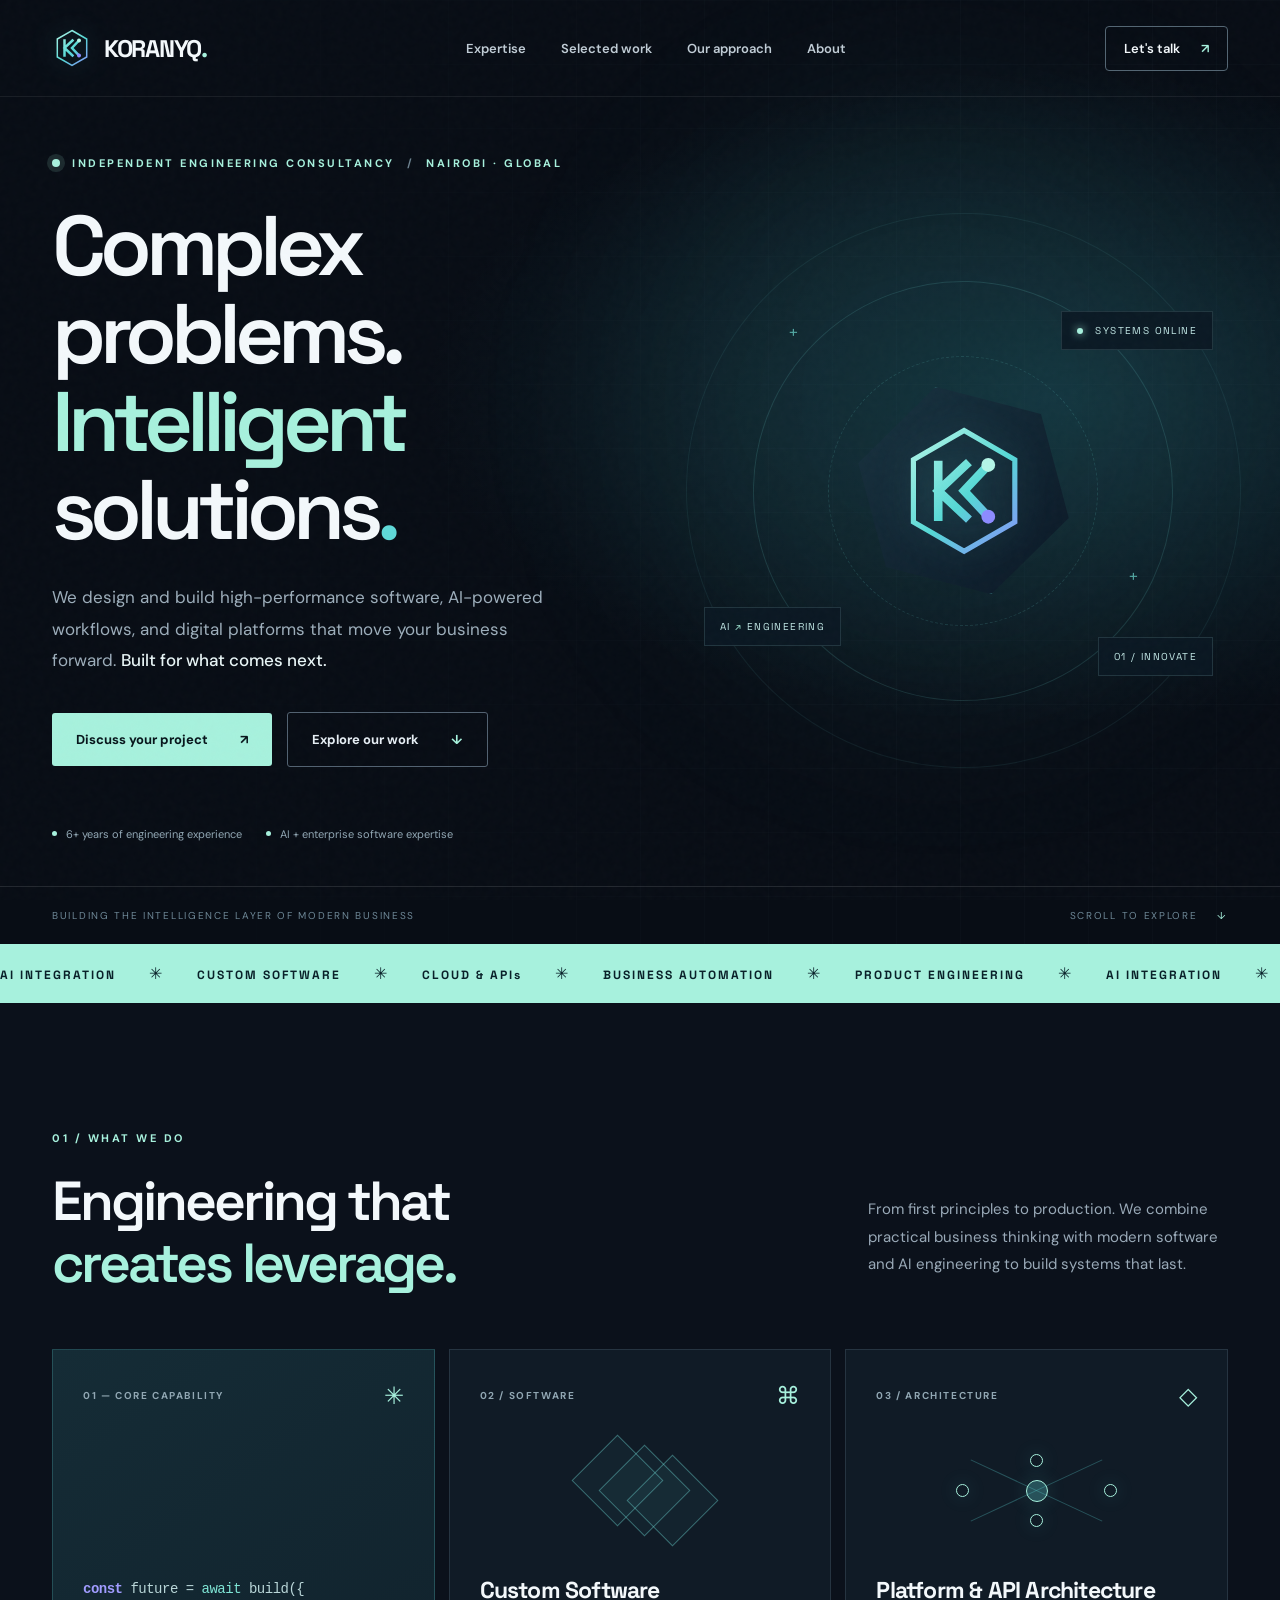
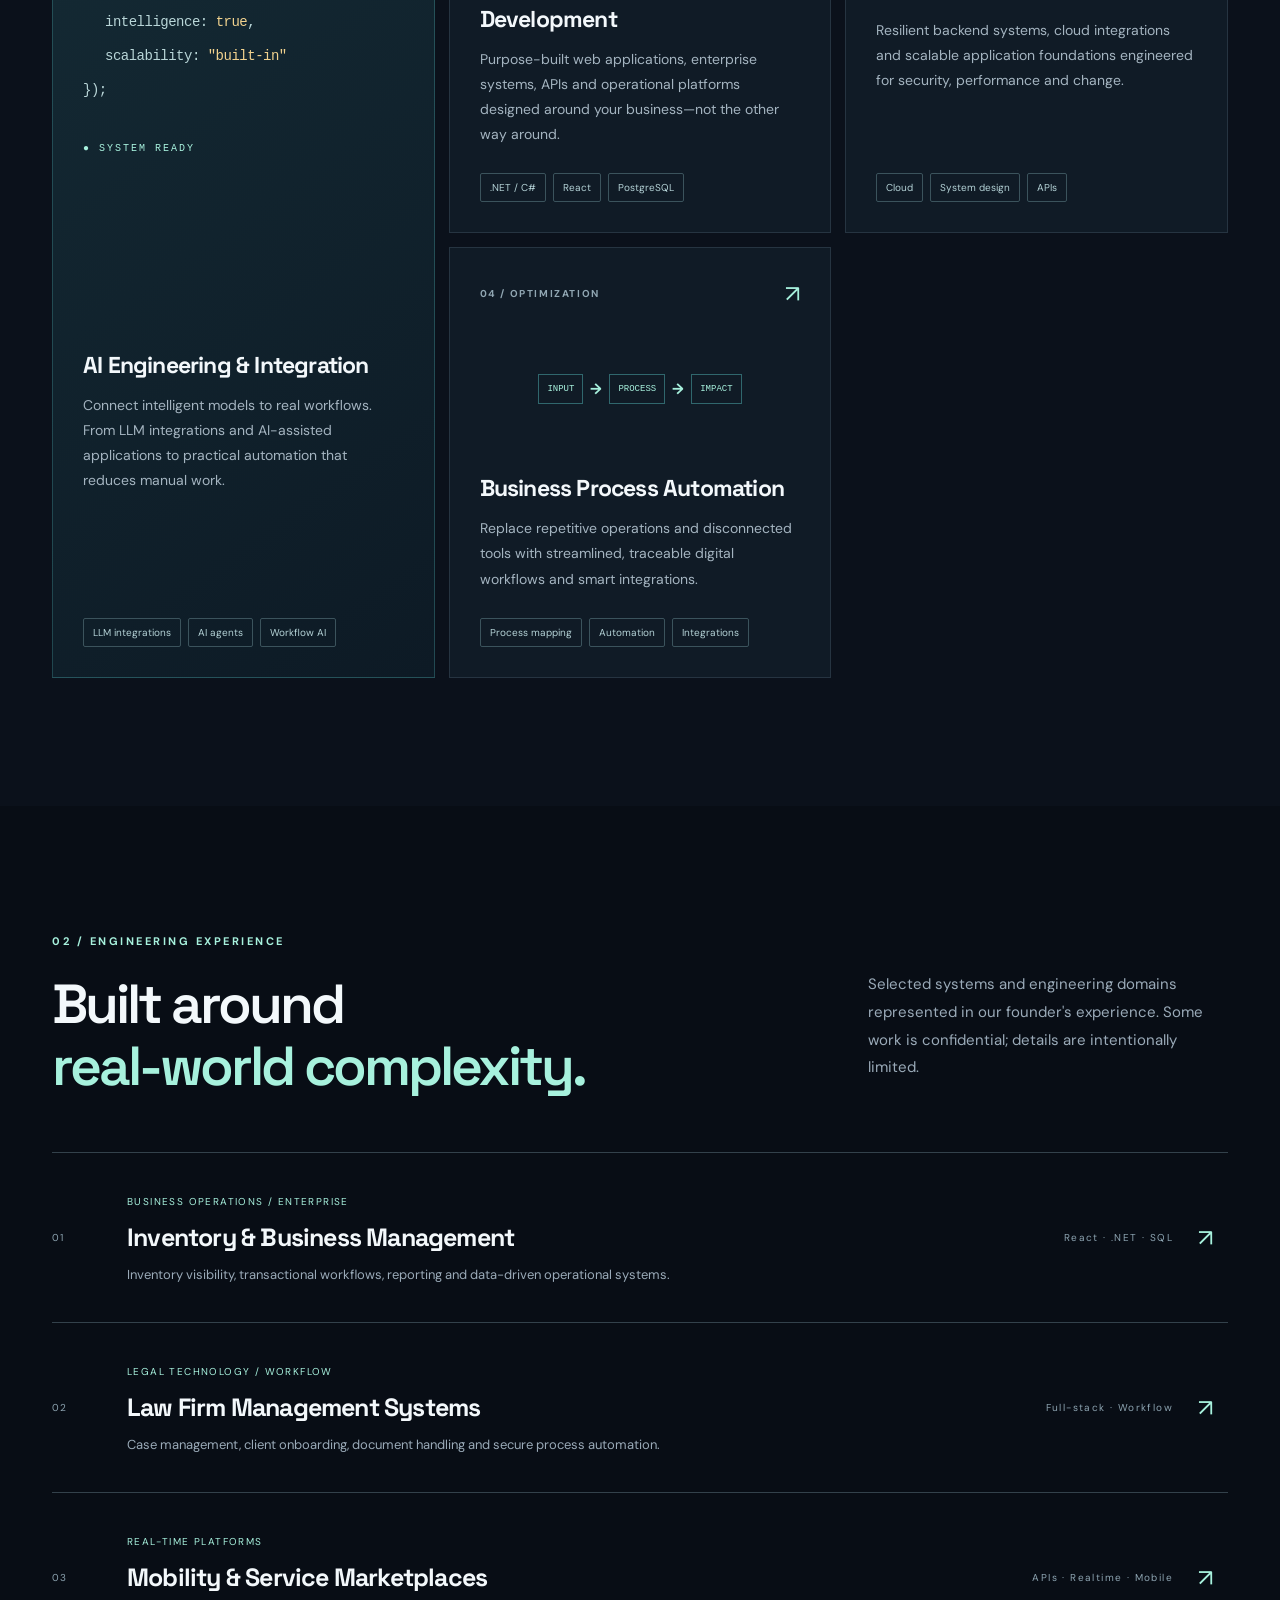
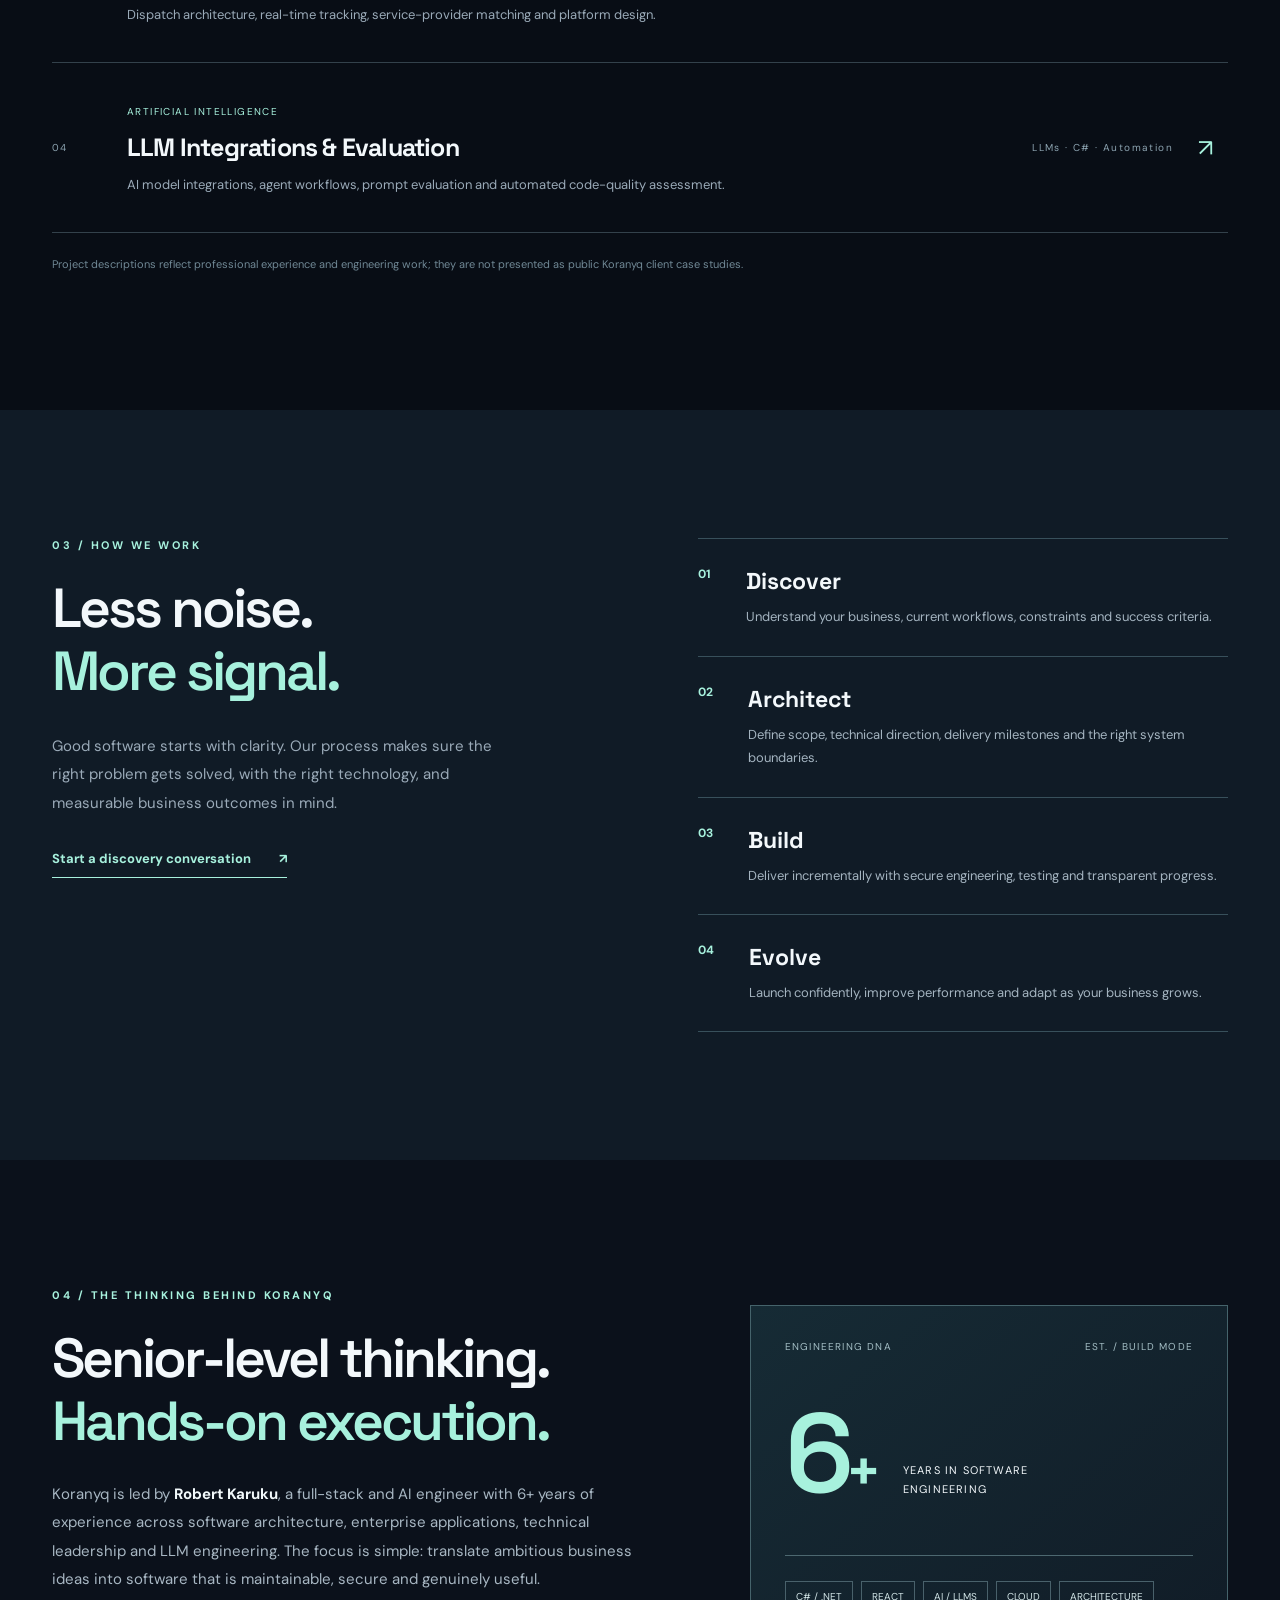
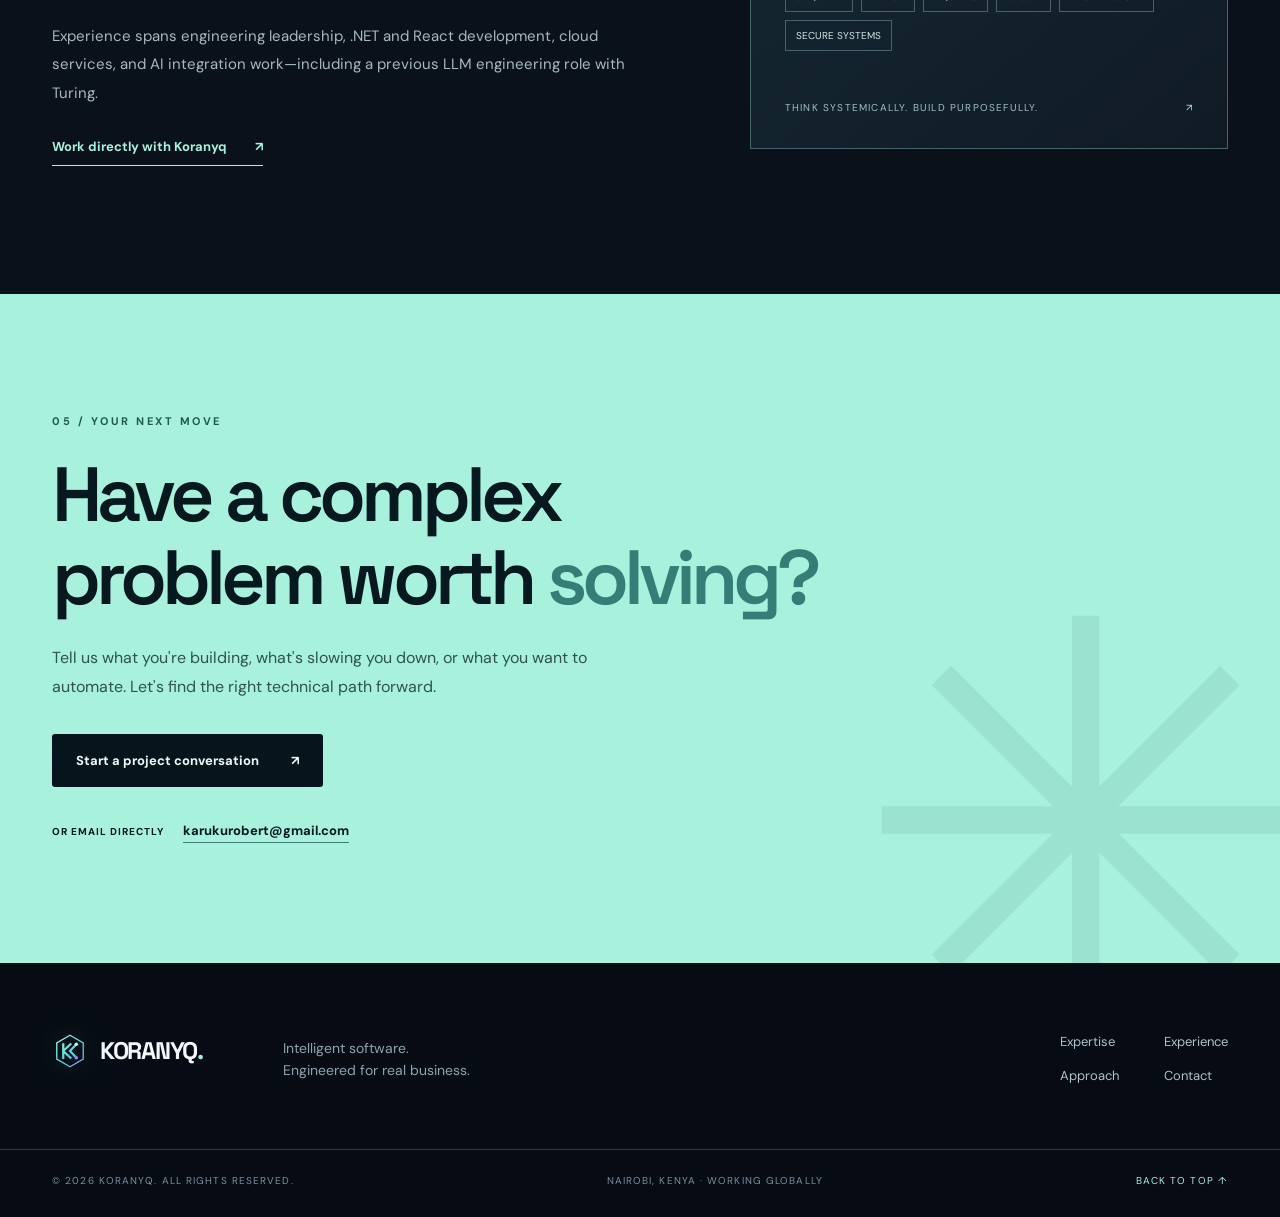
==== index.html @ 4ed65662 "initial commit" ====
<!doctype html>
<html lang="en">
<head>
<meta charset="UTF-8"><meta name="viewport" content="width=device-width,initial-scale=1"><meta name="theme-color" content="#070c14">
<title>Koranyq — AI & Software Engineering Consultancy</title>
<meta name="description" content="Koranyq builds intelligent software, scalable business platforms, AI integrations and automation systems. Enterprise-minded .NET, React and AI engineering, based in Kenya and working remotely.">
<meta property="og:type" content="website"><meta property="og:title" content="Koranyq — Intelligent software. Engineered for real business."><meta property="og:description" content="AI integration, custom software, scalable platforms and workflow automation built with engineering discipline."><meta property="og:image" content="assets/og-cover.svg">
<link rel="icon" href="assets/logo.svg" type="image/svg+xml"><link rel="preconnect" href="https://fonts.googleapis.com"><link rel="preconnect" href="https://fonts.gstatic.com" crossorigin><link href="https://fonts.googleapis.com/css2?family=DM+Sans:wght@400;500;600;700&family=Space+Grotesk:wght@400;500;600;700&display=swap" rel="stylesheet"><link rel="stylesheet" href="styles.css">
<script type="application/ld+json">{"@context":"https://schema.org","@type":"ProfessionalService","name":"Koranyq","description":"AI and custom software engineering consultancy","email":"karukurobert@gmail.com","areaServed":"Worldwide","founder":{"@type":"Person","name":"Robert Karuku"},"address":{"@type":"PostalAddress","addressLocality":"Nairobi","addressCountry":"KE"}}</script>
</head>
<body>
<a class="skip" href="#main">Skip to content</a>
<div class="noise" aria-hidden="true"></div>
<header class="site-header"><div class="wrap nav"><a class="brand" href="#top" aria-label="Koranyq home"><img src="assets/logo.svg" alt="" width="40" height="40"><span>KORANYQ<span class="brand-dot">.</span></span></a><nav id="nav" aria-label="Primary navigation"><a href="#services">Expertise</a><a href="#work">Selected work</a><a href="#approach">Our approach</a><a href="#about">About</a></nav><a class="nav-cta" href="mailto:karukurobert@gmail.com?subject=Koranyq%20%E2%80%94%20Project%20Consultation">Let's talk <span aria-hidden="true">↗</span></a><button class="menu-toggle" id="menuToggle" aria-expanded="false" aria-controls="nav" aria-label="Toggle navigation"><span></span><span></span><span></span></button></div></header>
<main id="main">
<section id="top" class="hero"><div class="hero-grid" aria-hidden="true"></div><div class="hero-glow" aria-hidden="true"></div><div class="wrap hero-layout"><div class="hero-copy"><div class="eyebrow"><span class="pulse"></span> INDEPENDENT ENGINEERING CONSULTANCY <span class="eyebrow-slash">/</span> NAIROBI · GLOBAL</div><h1>Complex problems.<br><em>Intelligent</em><br>solutions<span class="period">.</span></h1><p class="hero-description">We design and build high-performance software, AI-powered workflows, and digital platforms that move your business forward. <strong>Built for what comes next.</strong></p><div class="hero-actions"><a class="btn btn-primary" href="mailto:karukurobert@gmail.com?subject=Koranyq%20%E2%80%94%20Let%27s%20discuss%20a%20project">Discuss your project <span>↗</span></a><a class="btn btn-ghost" href="#work">Explore our work <span>↓</span></a></div><div class="hero-proof"><span><i></i> 6+ years of engineering experience</span><span><i></i> AI + enterprise software expertise</span></div></div><div class="hero-art" aria-label="Abstract visualization of connected intelligence"><div class="art-orbit orbit-1"></div><div class="art-orbit orbit-2"></div><div class="art-orbit orbit-3"></div><div class="art-cross cross-a">+</div><div class="art-cross cross-b">+</div><div class="art-core"><img src="assets/logo.svg" alt="Koranyq geometric K logo"></div><div class="floating-tag tag-a"><span class="tag-light"></span> SYSTEMS ONLINE</div><div class="floating-tag tag-b">AI <span>↗</span> ENGINEERING</div><div class="floating-tag tag-c">01 / INNOVATE</div></div></div><div class="wrap hero-bottom"><span>BUILDING THE INTELLIGENCE LAYER OF MODERN BUSINESS</span><span class="scroll-hint">SCROLL TO EXPLORE <span>↓</span></span></div></section>
<section class="ticker" aria-label="Technology specialties"><div class="ticker-track">AI INTEGRATION <b>✳</b> CUSTOM SOFTWARE <b>✳</b> CLOUD & APIs <b>✳</b> BUSINESS AUTOMATION <b>✳</b> PRODUCT ENGINEERING <b>✳</b> AI INTEGRATION <b>✳</b> CUSTOM SOFTWARE <b>✳</b> CLOUD & APIs <b>✳</b> BUSINESS AUTOMATION <b>✳</b> PRODUCT ENGINEERING <b>✳</b></div></section>
<section id="services" class="section services"><div class="wrap"><div class="section-intro"><div><p class="kicker">01 / WHAT WE DO</p><h2>Engineering that<br><span>creates leverage.</span></h2></div><p class="section-lead">From first principles to production. We combine practical business thinking with modern software and AI engineering to build systems that last.</p></div><div class="service-grid"><article class="service-card featured"><div class="service-top"><span class="service-number">01 — CORE CAPABILITY</span><span class="service-symbol">✳</span></div><div class="service-illustration" aria-hidden="true"><span class="code-line"><b>const</b> future = <i>await</i> build({</span><span class="code-line indent">intelligence: <strong>true</strong>,</span><span class="code-line indent">scalability: <strong>"built-in"</strong></span><span class="code-line">});</span><div class="code-status">● SYSTEM READY</div></div><h3>AI Engineering & Integration</h3><p>Connect intelligent models to real workflows. From LLM integrations and AI-assisted applications to practical automation that reduces manual work.</p><div class="chips"><span>LLM integrations</span><span>AI agents</span><span>Workflow AI</span></div></article><article class="service-card"><div class="service-top"><span class="service-number">02 / SOFTWARE</span><span class="service-symbol">⌘</span></div><div class="service-mini-art" aria-hidden="true"><span class="stack s1"></span><span class="stack s2"></span><span class="stack s3"></span></div><h3>Custom Software Development</h3><p>Purpose-built web applications, enterprise systems, APIs and operational platforms designed around your business—not the other way around.</p><div class="chips"><span>.NET / C#</span><span>React</span><span>PostgreSQL</span></div></article><article class="service-card"><div class="service-top"><span class="service-number">03 / ARCHITECTURE</span><span class="service-symbol">◇</span></div><div class="service-mini-art nodes" aria-hidden="true"><span></span><span></span><span></span><span></span><span></span></div><h3>Platform & API Architecture</h3><p>Resilient backend systems, cloud integrations and scalable application foundations engineered for security, performance and change.</p><div class="chips"><span>Cloud</span><span>System design</span><span>APIs</span></div></article><article class="service-card"><div class="service-top"><span class="service-number">04 / OPTIMIZATION</span><span class="service-symbol">↗</span></div><div class="service-mini-art automation-art" aria-hidden="true"><span>INPUT</span><b>→</b><span>PROCESS</span><b>→</b><span>IMPACT</span></div><h3>Business Process Automation</h3><p>Replace repetitive operations and disconnected tools with streamlined, traceable digital workflows and smart integrations.</p><div class="chips"><span>Process mapping</span><span>Automation</span><span>Integrations</span></div></article></div></div></section>
<section id="work" class="section work"><div class="wrap"><div class="section-intro"><div><p class="kicker">02 / ENGINEERING EXPERIENCE</p><h2>Built around<br><span>real-world complexity.</span></h2></div><p class="section-lead">Selected systems and engineering domains represented in our founder's experience. Some work is confidential; details are intentionally limited.</p></div><div class="work-list"><article class="work-item"><div class="work-index">01</div><div><span class="work-category">BUSINESS OPERATIONS / ENTERPRISE</span><h3>Inventory & Business Management</h3><p>Inventory visibility, transactional workflows, reporting and data-driven operational systems.</p></div><div class="work-tech">React · .NET · SQL</div><span class="work-arrow">↗</span></article><article class="work-item"><div class="work-index">02</div><div><span class="work-category">LEGAL TECHNOLOGY / WORKFLOW</span><h3>Law Firm Management Systems</h3><p>Case management, client onboarding, document handling and secure process automation.</p></div><div class="work-tech">Full-stack · Workflow</div><span class="work-arrow">↗</span></article><article class="work-item"><div class="work-index">03</div><div><span class="work-category">REAL-TIME PLATFORMS</span><h3>Mobility & Service Marketplaces</h3><p>Dispatch architecture, real-time tracking, service-provider matching and platform design.</p></div><div class="work-tech">APIs · Realtime · Mobile</div><span class="work-arrow">↗</span></article><article class="work-item"><div class="work-index">04</div><div><span class="work-category">ARTIFICIAL INTELLIGENCE</span><h3>LLM Integrations & Evaluation</h3><p>AI model integrations, agent workflows, prompt evaluation and automated code-quality assessment.</p></div><div class="work-tech">LLMs · C# · Automation</div><span class="work-arrow">↗</span></article></div><p class="work-note">Project descriptions reflect professional experience and engineering work; they are not presented as public Koranyq client case studies.</p></div></section>
<section id="approach" class="section approach"><div class="wrap approach-layout"><div class="approach-heading"><p class="kicker">03 / HOW WE WORK</p><h2>Less noise.<br><span>More signal.</span></h2><p>Good software starts with clarity. Our process makes sure the right problem gets solved, with the right technology, and measurable business outcomes in mind.</p><a class="inline-link" href="mailto:karukurobert@gmail.com?subject=Koranyq%20%E2%80%94%20Discovery%20Call">Start a discovery conversation <span>↗</span></a></div><div class="steps"><div class="step"><span>01</span><div><h3>Discover</h3><p>Understand your business, current workflows, constraints and success criteria.</p></div></div><div class="step"><span>02</span><div><h3>Architect</h3><p>Define scope, technical direction, delivery milestones and the right system boundaries.</p></div></div><div class="step"><span>03</span><div><h3>Build</h3><p>Deliver incrementally with secure engineering, testing and transparent progress.</p></div></div><div class="step"><span>04</span><div><h3>Evolve</h3><p>Launch confidently, improve performance and adapt as your business grows.</p></div></div></div></div></section>
<section id="about" class="section about"><div class="wrap about-layout"><div><p class="kicker">04 / THE THINKING BEHIND KORANYQ</p><h2>Senior-level thinking.<br><span>Hands-on execution.</span></h2><p class="about-copy">Koranyq is led by <strong>Robert Karuku</strong>, a full-stack and AI engineer with 6+ years of experience across software architecture, enterprise applications, technical leadership and LLM engineering. The focus is simple: translate ambitious business ideas into software that is maintainable, secure and genuinely useful.</p><p class="about-copy">Experience spans engineering leadership, .NET and React development, cloud services, and AI integration work—including a previous LLM engineering role with Turing.</p><a class="inline-link" href="mailto:karukurobert@gmail.com?subject=Koranyq%20%E2%80%94%20Introduction">Work directly with Koranyq <span>↗</span></a></div><div class="about-panel"><div class="panel-top"><span>ENGINEERING DNA</span><span>EST. / BUILD MODE</span></div><div class="panel-metric"><strong>6<span>+</span></strong><span>YEARS IN SOFTWARE<br>ENGINEERING</span></div><div class="panel-divider"></div><div class="panel-tags"><span>C# / .NET</span><span>REACT</span><span>AI / LLMS</span><span>CLOUD</span><span>ARCHITECTURE</span><span>SECURE SYSTEMS</span></div><div class="panel-footer">THINK SYSTEMICALLY. BUILD PURPOSEFULLY. <span>↗</span></div></div></div></section>
<section class="contact" id="contact"><div class="wrap contact-inner"><p class="kicker">05 / YOUR NEXT MOVE</p><h2>Have a complex<br>problem worth <em>solving?</em></h2><p>Tell us what you're building, what's slowing you down, or what you want to automate. Let's find the right technical path forward.</p><a class="btn btn-contact" href="mailto:karukurobert@gmail.com?subject=Koranyq%20%E2%80%94%20New%20Project%20Inquiry&body=Hello%20Koranyq%2C%0A%0ACompany%3A%20%0AProject%20overview%3A%20%0ATimeline%3A%20%0AEstimated%20budget%3A%20%0A%0A">Start a project conversation <span>↗</span></a><div class="contact-email">OR EMAIL DIRECTLY <a href="mailto:karukurobert@gmail.com">karukurobert@gmail.com</a></div></div></section>
</main><footer class="footer"><div class="wrap footer-main"><a class="brand" href="#top"><img src="assets/logo.svg" alt="" width="36" height="36"><span>KORANYQ<span class="brand-dot">.</span></span></a><p>Intelligent software.<br>Engineered for real business.</p><div class="footer-links"><a href="#services">Expertise</a><a href="#work">Experience</a><a href="#approach">Approach</a><a href="mailto:karukurobert@gmail.com">Contact</a></div></div><div class="wrap footer-bottom"><span>© <span id="year">2026</span> KORANYQ. ALL RIGHTS RESERVED.</span><span>NAIROBI, KENYA · WORKING GLOBALLY</span><a href="#top">BACK TO TOP ↑</a></div></footer>
<script src="script.js" defer></script>
</body></html>
---- styles.css ----
:root{--bg:#080d15;--surface:#0d1520;--line:#25313d;--muted:#9aaab8;--white:#f3f8fb;--mint:#a7f1dd;--cyan:#5fd9d8;--purple:#a19cff}*{box-sizing:border-box}html{scroll-behavior:smooth}body{margin:0;background:var(--bg);color:var(--white);font-family:'DM Sans',sans-serif;-webkit-font-smoothing:antialiased}a{color:inherit;text-decoration:none}button{font:inherit}::selection{background:var(--mint);color:#071019}.wrap{max-width:1280px;margin:auto;padding:0 52px}.noise{pointer-events:none;position:fixed;inset:0;z-index:20;opacity:.09;background-image:url("data:image/svg+xml,%3Csvg viewBox='0 0 160 160' xmlns='http://www.w3.org/2000/svg'%3E%3Cfilter id='n'%3E%3CfeTurbulence type='fractalNoise' baseFrequency='.85' numOctaves='3' stitchTiles='stitch'/%3E%3C/filter%3E%3Crect width='100%25' height='100%25' filter='url(%23n)' opacity='.22'/%3E%3C/svg%3E")}.skip{position:absolute;left:-9999px}.skip:focus{left:20px;top:20px;z-index:100;background:white;color:black;padding:10px}.site-header{position:absolute;z-index:30;top:0;left:0;width:100%;border-bottom:1px solid #ffffff12}.nav{height:96px;display:flex;align-items:center;gap:40px}.brand{display:flex;align-items:center;gap:12px;font-family:'Space Grotesk',sans-serif;font-size:24px;letter-spacing:-1.3px;font-weight:700}.brand img{filter:drop-shadow(0 0 15px #5fd9d83d)}.brand-dot{color:var(--mint)}nav{display:flex;gap:35px;margin:auto}nav a,.nav-cta{font-size:13px;font-weight:600;color:#c0ccd5;transition:color .2s}nav a:hover,.nav-cta:hover{color:var(--mint)}.nav-cta{border:1px solid #546673;padding:13px 18px;border-radius:4px;color:var(--white);white-space:nowrap}.nav-cta span{margin-left:18px;color:var(--mint)}.menu-toggle{display:none}.hero{min-height:830px;position:relative;overflow:hidden;padding-top:96px;background:radial-gradient(ellipse at 82% 42%,#112c36 0%,transparent 42%),#080d15}.hero-grid{position:absolute;inset:0;opacity:.34;background-image:linear-gradient(#48616a24 1px,transparent 1px),linear-gradient(90deg,#48616a24 1px,transparent 1px);background-size:64px 64px;mask-image:linear-gradient(90deg,transparent 3%,black 65%)}.hero-glow{position:absolute;width:600px;height:600px;right:3%;top:11%;background:#45c8be12;filter:blur(90px);border-radius:50%}.hero-layout{min-height:646px;display:grid;grid-template-columns:1.1fr .9fr;align-items:center;position:relative}.hero-copy{z-index:2;padding:60px 0 45px}.eyebrow,.kicker{font-size:11px;font-weight:700;letter-spacing:2.5px;color:var(--mint)}.eyebrow{display:flex;align-items:center;gap:12px;white-space:nowrap}.pulse{width:8px;height:8px;background:var(--mint);border-radius:50%;box-shadow:0 0 0 5px #a7f1dd20}.eyebrow-slash{color:#6d8290}.hero h1,h2,h3{font-family:'Space Grotesk',sans-serif}.hero h1{font-size:clamp(65px,6.6vw,103px);line-height:1.04;letter-spacing:-6px;margin:33px 0 28px;font-weight:600}.hero h1 em,.contact h2 em{font-style:normal;color:var(--mint)}.period{color:var(--cyan)}.hero-description{max-width:520px;font-size:17px;line-height:1.85;color:#9daebb}.hero-description strong{font-weight:500;color:#e8f5f6}.hero-actions{display:flex;align-items:center;gap:15px;margin-top:35px}.btn{display:inline-flex;align-items:center;justify-content:space-between;gap:32px;padding:18px 24px;border-radius:3px;font-weight:700;font-size:13px;transition:transform .2s,background .2s}.btn:hover{transform:translateY(-3px)}.btn-primary{background:var(--mint);color:#07151b}.btn-primary:hover{background:#c9fff0}.btn-ghost{border:1px solid #526271;color:#e6eef4}.btn-ghost span{color:var(--mint)}.hero-proof{display:flex;gap:24px;margin-top:60px;flex-wrap:wrap}.hero-proof span{font-size:11px;color:#91a7b4;display:flex;gap:9px;align-items:center}.hero-proof i{height:5px;width:5px;border-radius:50%;background:var(--mint)}.hero-art{height:570px;position:relative;display:flex;align-items:center;justify-content:center}.art-orbit{position:absolute;border:1px solid #6fdcd527;border-radius:50%;transform:rotate(-20deg)}.orbit-1{width:270px;height:270px;border-style:dashed;animation:rotate 60s linear infinite}.orbit-2{width:420px;height:420px;border-color:#76e1dd25}.orbit-3{width:555px;height:555px;border-color:#76e1dd13}.art-core{width:215px;height:215px;border:1px solid #5fd9d855;display:grid;place-items:center;transform:rotate(-15deg);background:linear-gradient(145deg,#1a3442c9,#0b1826);box-shadow:0 0 100px #5fd9d81c,0 0 0 26px #70dfd70a;clip-path:polygon(50% 0,94% 25%,94% 75%,50% 100%,6% 75%,6% 25%)}.art-core img{width:138px;transform:rotate(15deg);filter:drop-shadow(0 0 18px #5fd9d83d)}.floating-tag{position:absolute;font-family:'Space Grotesk',sans-serif;font-size:10px;letter-spacing:1.4px;border:1px solid #4a69715e;padding:12px 15px;color:#c1e7e5;background:#0c1924e8;backdrop-filter:blur(10px)}.tag-a{top:105px;right:15px}.tag-b{left:5px;bottom:130px}.tag-b span{color:var(--mint)}.tag-c{right:15px;bottom:100px}.tag-light{display:inline-block;background:var(--mint);height:6px;width:6px;border-radius:50%;margin-right:8px;box-shadow:0 0 8px var(--mint)}.art-cross{position:absolute;color:#6eddd3;opacity:.7}.cross-a{top:115px;left:90px}.cross-b{right:90px;bottom:190px}.hero-bottom{position:relative;display:flex;justify-content:space-between;align-items:center;padding-top:22px;padding-bottom:22px;border-top:1px solid #ffffff1c;font-size:10px;letter-spacing:1.7px;color:#6e8897}.scroll-hint span{color:var(--mint);margin-left:15px}.ticker{overflow:hidden;background:var(--mint);color:#092129;padding:19px 0}.ticker-track{white-space:nowrap;font-family:'Space Grotesk',sans-serif;font-size:12px;font-weight:700;letter-spacing:2px;width:max-content;animation:marquee 40s linear infinite}.ticker-track b{font-size:16px;padding:0 28px;font-weight:400}@keyframes marquee{to{transform:translateX(-50%)}}@keyframes rotate{to{transform:rotate(340deg)}}.section{padding:128px 0}.section-intro{display:flex;justify-content:space-between;align-items:end;gap:70px;margin-bottom:55px}.kicker{margin:0 0 25px}.section h2{font-size:clamp(42px,4.3vw,68px);line-height:1.13;letter-spacing:-3px;margin:0;font-weight:600}.section h2 span{color:var(--mint)}.section-lead{max-width:360px;color:var(--muted);line-height:1.85;font-size:15px}.services{background:#0b111b}.service-grid{display:grid;grid-template-columns:repeat(3,1fr);gap:14px}.service-card{min-height:370px;padding:30px;background:#101b26;border:1px solid #263441;display:flex;flex-direction:column;transition:transform .25s,border-color .25s}.service-card:hover{transform:translateY(-5px);border-color:#5fd9d877}.service-card.featured{grid-row:span 2;min-height:754px;background:linear-gradient(145deg,#152c36,#0d1a25);border-color:#5fd9d83b}.service-top{display:flex;justify-content:space-between;align-items:center}.service-number{font-size:10px;letter-spacing:1.6px;color:#91a7b3;font-weight:700}.service-symbol{font-size:24px;color:var(--mint)}.service-card h3{font-size:23px;letter-spacing:-.8px;line-height:1.25;margin:28px 0 13px}.service-card p{font-size:14px;line-height:1.8;color:#a4b4c0;margin:0 0 26px}.chips{display:flex;flex-wrap:wrap;gap:7px;margin-top:auto}.chips span{font-size:10px;color:#b4d2d6;border:1px solid #3b535c;padding:7px 9px;border-radius:2px}.service-illustration{margin:auto 0;min-height:315px;display:flex;flex-direction:column;justify-content:center;font:14px/2.4 monospace;color:#b9d6d8;letter-spacing:-.5px}.code-line b{color:#a19cff}.code-line i{font-style:normal;color:#7fe5d5}.code-line strong{color:#f1d28e;font-weight:400}.code-line.indent{padding-left:22px}.code-status{font-size:10px;letter-spacing:2px;color:var(--mint);margin-top:30px}.service-mini-art{height:105px;margin:27px 0 5px;display:flex;align-items:center;justify-content:center;position:relative}.stack{width:65px;height:65px;border:1px solid #71dcd866;transform:rotate(45deg);position:absolute;background:#5fd9d80a}.s1{margin-left:-45px;margin-top:-20px}.s2{margin-left:10px;margin-top:0}.s3{margin-left:65px;margin-top:20px}.nodes span{height:13px;width:13px;border:1px solid var(--mint);border-radius:50%;position:absolute;box-shadow:0 0 20px #5fd9d82a}.nodes:before,.nodes:after{content:'';position:absolute;width:145px;height:1px;background:#5fd9d84b;transform:rotate(25deg)}.nodes:after{transform:rotate(-25deg)}.nodes span:nth-child(1){left:25%}.nodes span:nth-child(2){right:25%}.nodes span:nth-child(3){top:15%}.nodes span:nth-child(4){bottom:15%}.nodes span:nth-child(5){height:22px;width:22px;background:#5fd9d84a}.automation-art{gap:7px}.automation-art span{border:1px solid #5fd9d866;padding:9px 8px;font:9px monospace;color:var(--mint)}.automation-art b{font-size:15px;color:var(--mint)}.work{background:#080d15}.work-list{border-top:1px solid #33414b}.work-item{display:grid;grid-template-columns:50px 1fr 190px 30px;gap:25px;align-items:center;padding:36px 0;border-bottom:1px solid #33414b;transition:padding .2s}.work-item:hover{padding-left:10px}.work-index,.work-category,.work-tech{font-size:10px;letter-spacing:1.4px;color:#8da4b1}.work-category{color:var(--mint)}.work-item h3{font-size:25px;letter-spacing:-.8px;margin:11px 0}.work-item p{font-size:13px;line-height:1.7;color:var(--muted);margin:0}.work-tech{text-align:right;line-height:1.7}.work-arrow{color:var(--mint);font-size:24px}.work-note{font-size:11px;color:#708895;margin-top:24px}.approach{background:#101b26}.approach-layout{display:grid;grid-template-columns:1fr 1fr;gap:115px}.approach-heading>p:not(.kicker){font-size:15px;color:var(--muted);line-height:1.9;max-width:460px;margin:30px 0}.inline-link{display:inline-block;border-bottom:1px solid var(--mint);padding-bottom:10px;color:var(--mint);font-weight:700;font-size:13px}.inline-link span{margin-left:25px}.steps{border-top:1px solid #38505b}.step{display:flex;gap:35px;border-bottom:1px solid #38505b;padding:27px 0}.step>span{color:var(--mint);font-size:12px;font-weight:700}.step h3{font-size:23px;margin:0 0 9px}.step p{color:#a4b4c0;font-size:13px;line-height:1.8;margin:0}.about{background:#0b111b}.about-layout{display:grid;grid-template-columns:1fr .8fr;gap:100px;align-items:center}.about-copy{color:#a8b7c3;line-height:1.9;font-size:15px;margin:28px 0}.about-copy strong{color:#f2f9fb}.about-panel{padding:34px;background:linear-gradient(140deg,#162b35,#101a25);border:1px solid #45636b;min-height:390px}.panel-top,.panel-footer{display:flex;justify-content:space-between;font-size:10px;letter-spacing:1.2px;color:#a4bec5}.panel-metric{display:flex;align-items:end;gap:30px;margin:45px 0}.panel-metric strong{font:600 112px/1 'Space Grotesk',sans-serif;letter-spacing:-9px;color:var(--mint)}.panel-metric strong span{font-size:60px}.panel-metric>span{font-size:11px;line-height:1.7;letter-spacing:1.2px;padding-bottom:12px}.panel-divider{height:1px;background:#4d6870}.panel-tags{display:flex;gap:8px;flex-wrap:wrap;margin:25px 0 50px}.panel-tags span{border:1px solid #49616b;padding:8px 10px;font-size:10px;color:#d1e4e6}.panel-footer span{color:var(--mint)}.contact{background:var(--mint);color:#07181e;padding:120px 0;position:relative;overflow:hidden}.contact:after{content:'✳';position:absolute;right:-40px;bottom:-150px;font-size:560px;line-height:1;color:#0a343012;pointer-events:none}.contact-inner{position:relative;z-index:1}.contact .kicker{color:#225951}.contact h2{font:600 clamp(52px,6vw,90px)/1.08 'Space Grotesk',sans-serif;letter-spacing:-5px;margin:0}.contact h2 em{color:#347e77}.contact p:not(.kicker){max-width:560px;font-size:16px;line-height:1.8;color:#30534f;margin:25px 0 32px}.btn-contact{background:#08141c;color:#eafcf7}.btn-contact:hover{background:#1b3440}.contact-email{margin-top:35px;font-size:10px;font-weight:700;letter-spacing:1px}.contact-email a{display:inline-block;margin-left:16px;font-size:13px;letter-spacing:0;border-bottom:1px solid #3e7d75;padding-bottom:3px}.footer{background:#070c14}.footer-main{padding-top:70px;padding-bottom:65px;display:flex;align-items:start;gap:80px}.footer-main>p{color:#8ea3af;font-size:14px;line-height:1.6;margin:4px auto 0 0}.footer-links{display:grid;grid-template-columns:repeat(2,1fr);gap:17px 40px;font-size:13px;color:#afc1cb}.footer-links a:hover{color:var(--mint)}.footer-bottom{border-top:1px solid #2b3b46;padding-top:24px;padding-bottom:30px;display:flex;justify-content:space-between;gap:20px;color:#79909d;font-size:10px;letter-spacing:1.1px}.footer-bottom a{color:var(--mint)}.reveal{opacity:0;transform:translateY(18px);transition:opacity .65s ease,transform .65s ease}.reveal.visible{opacity:1;transform:translateY(0)}@media(max-width:1100px){.wrap{padding:0 32px}.nav{gap:22px}nav{gap:19px}.hero h1{font-size:72px}.hero-art{transform:scale(.82)}.service-grid{grid-template-columns:repeat(2,1fr)}.service-card.featured{grid-row:span 2}.about-layout,.approach-layout{gap:55px}}@media(max-width:760px){.wrap{padding:0 22px}.nav{height:75px}.brand{font-size:21px}.brand img{width:34px;height:34px}.nav-cta{margin-left:auto;padding:10px 12px;font-size:11px}.nav-cta span{margin-left:6px}.menu-toggle{display:flex;flex-direction:column;gap:5px;border:0;background:none;padding:10px}.menu-toggle span{width:21px;height:2px;background:#d6e7e8}nav{display:none;position:absolute;top:75px;left:0;right:0;background:#0c1721;padding:25px;flex-direction:column;border-bottom:1px solid #32434d}nav.open{display:flex}.hero{padding-top:75px;min-height:0}.hero-layout{display:flex;flex-direction:column;align-items:stretch;min-height:0}.hero-copy{padding:75px 0 0}.eyebrow{font-size:9px;letter-spacing:1px;flex-wrap:wrap}.hero h1{font-size:clamp(52px,11vw,78px);letter-spacing:-3px;margin:25px 0}.hero-description{font-size:15px}.hero-actions{flex-wrap:wrap}.btn{padding:16px 18px}.hero-proof{margin-top:32px;gap:12px}.hero-art{height:390px;transform:scale(.7);margin:-20px -30px}.hero-bottom{font-size:9px;line-height:1.6}.hero-bottom>span:first-child{max-width:190px}.ticker{padding:14px 0}.section{padding:80px 0}.section-intro{display:block;margin-bottom:36px}.section h2{font-size:clamp(39px,8vw,58px);letter-spacing:-2px}.section-lead{max-width:100%;margin-top:25px}.service-grid{grid-template-columns:1fr}.service-card,.service-card.featured{min-height:320px}.service-card.featured{min-height:590px;grid-row:auto}.service-illustration{min-height:235px}.work-item{grid-template-columns:25px 1fr 18px;gap:12px;padding:26px 0}.work-item h3{font-size:20px}.work-tech{display:none}.work-arrow{font-size:18px}.approach-layout,.about-layout{grid-template-columns:1fr;gap:50px}.about-panel{min-height:0}.contact{padding:85px 0}.contact h2{font-size:clamp(45px,9vw,65px);letter-spacing:-3px}.contact-email a{display:block;margin:12px 0}.footer-main{display:block;padding:55px 22px}.footer-main>p{margin:20px 0 30px}.footer-links{max-width:280px}.footer-bottom{flex-wrap:wrap;font-size:9px;line-height:1.6}}@media(prefers-reduced-motion:reduce){html{scroll-behavior:auto}*,*:before,*:after{animation-duration:.01ms!important;transition-duration:.01ms!important}.reveal{opacity:1;transform:none}}
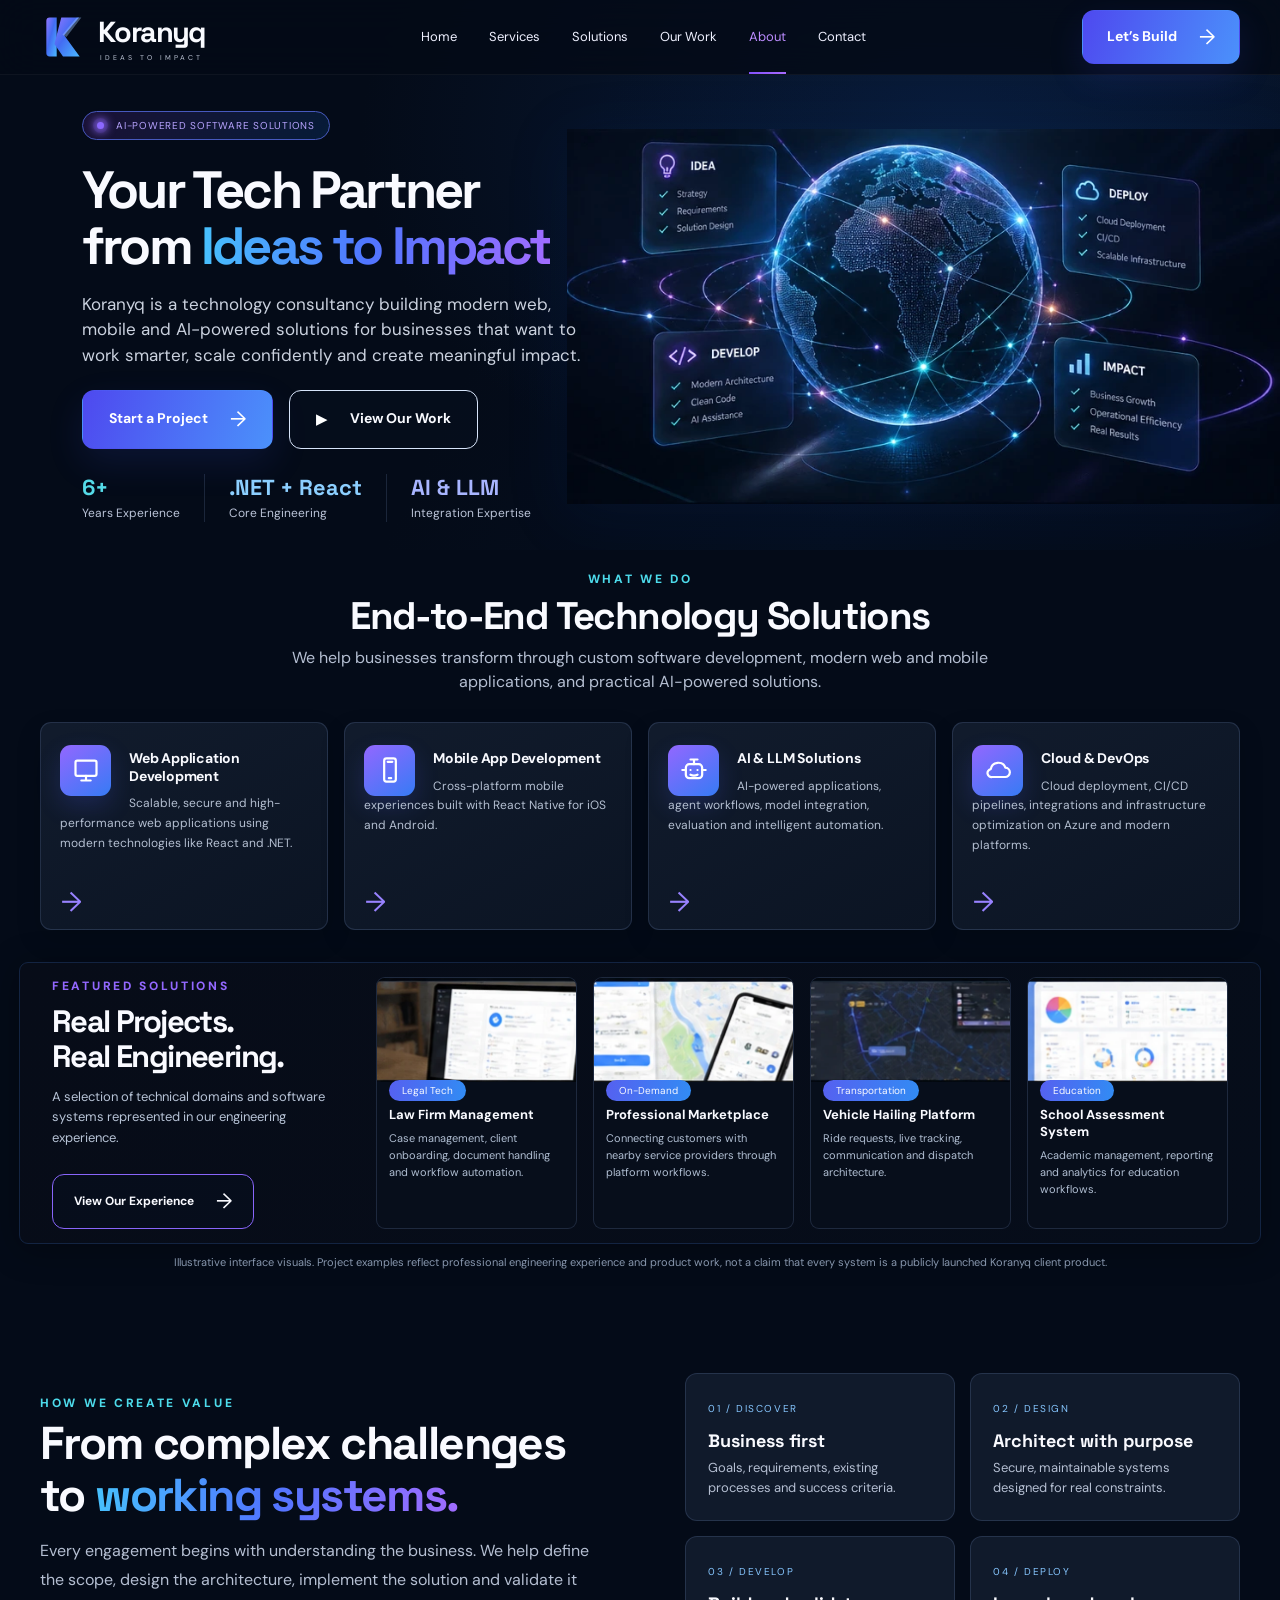
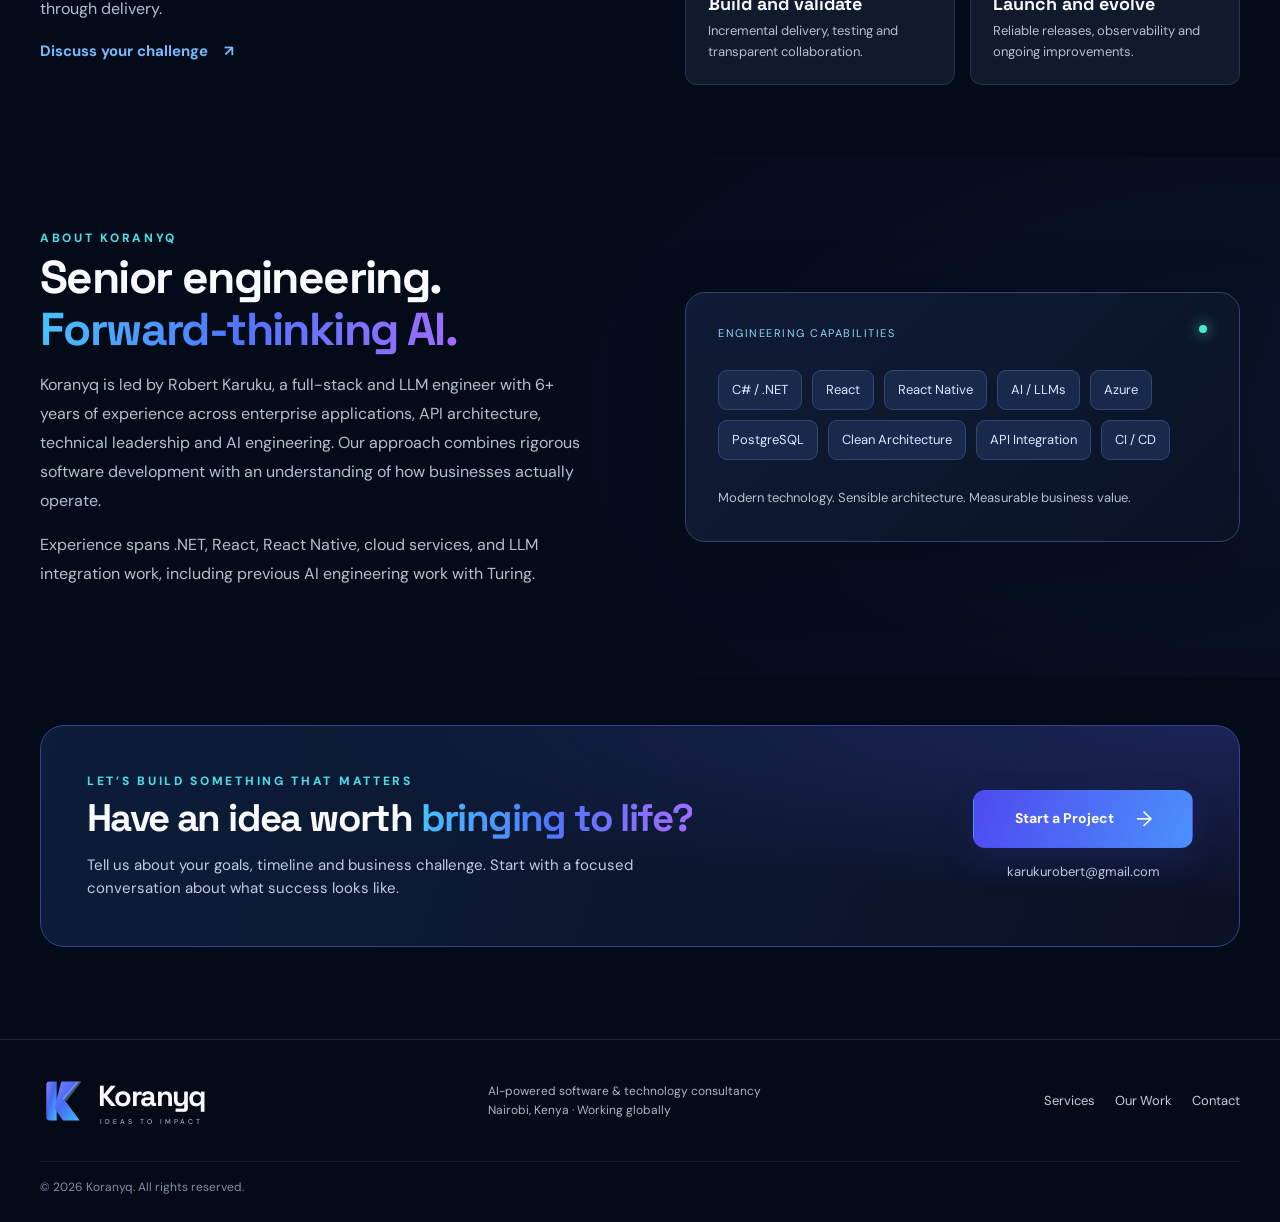
==== commit 115f3d86: "v2 update" ====
--- a/index.html
+++ b/index.html
@@ -1,25 +1,63 @@
 <!doctype html>
 <html lang="en">
 <head>
-<meta charset="UTF-8"><meta name="viewport" content="width=device-width,initial-scale=1"><meta name="theme-color" content="#070c14">
-<title>Koranyq — AI & Software Engineering Consultancy</title>
-<meta name="description" content="Koranyq builds intelligent software, scalable business platforms, AI integrations and automation systems. Enterprise-minded .NET, React and AI engineering, based in Kenya and working remotely.">
-<meta property="og:type" content="website"><meta property="og:title" content="Koranyq — Intelligent software. Engineered for real business."><meta property="og:description" content="AI integration, custom software, scalable platforms and workflow automation built with engineering discipline."><meta property="og:image" content="assets/og-cover.svg">
-<link rel="icon" href="assets/logo.svg" type="image/svg+xml"><link rel="preconnect" href="https://fonts.googleapis.com"><link rel="preconnect" href="https://fonts.gstatic.com" crossorigin><link href="https://fonts.googleapis.com/css2?family=DM+Sans:wght@400;500;600;700&family=Space+Grotesk:wght@400;500;600;700&display=swap" rel="stylesheet"><link rel="stylesheet" href="styles.css">
-<script type="application/ld+json">{"@context":"https://schema.org","@type":"ProfessionalService","name":"Koranyq","description":"AI and custom software engineering consultancy","email":"karukurobert@gmail.com","areaServed":"Worldwide","founder":{"@type":"Person","name":"Robert Karuku"},"address":{"@type":"PostalAddress","addressLocality":"Nairobi","addressCountry":"KE"}}</script>
+  <meta charset="utf-8"><meta name="viewport" content="width=device-width, initial-scale=1">
+  <meta name="theme-color" content="#050c1b">
+  <title>Koranyq — Your Tech Partner, From Ideas to Impact</title>
+  <meta name="description" content="Koranyq builds AI-powered software, custom web and mobile applications, and scalable cloud solutions. Senior .NET, React and LLM engineering expertise. Based in Nairobi, working globally.">
+  <meta property="og:type" content="website"><meta property="og:title" content="Koranyq | From Ideas to Impact"><meta property="og:description" content="AI-powered software and engineering consultancy. Let's turn complex ideas into meaningful business impact."><meta property="og:image" content="assets/og-cover.svg">
+  <link rel="icon" href="assets/logo.svg" type="image/svg+xml">
+  <link rel="preconnect" href="https://fonts.googleapis.com"><link rel="preconnect" href="https://fonts.gstatic.com" crossorigin>
+  <link href="https://fonts.googleapis.com/css2?family=DM+Sans:wght@400;500;600;700;800&family=Space+Grotesk:wght@400;500;600;700&display=swap" rel="stylesheet">
+  <link rel="stylesheet" href="styles.css"><script src="script.js" defer></script>
+  <script type="application/ld+json">{"@context":"https://schema.org","@type":"ProfessionalService","name":"Koranyq","description":"AI-powered software engineering and consultancy","email":"karukurobert@gmail.com","areaServed":"Worldwide","founder":{"@type":"Person","name":"Robert Karuku"},"address":{"@type":"PostalAddress","addressLocality":"Nairobi","addressCountry":"KE"}}</script>
 </head>
-<body>
-<a class="skip" href="#main">Skip to content</a>
-<div class="noise" aria-hidden="true"></div>
-<header class="site-header"><div class="wrap nav"><a class="brand" href="#top" aria-label="Koranyq home"><img src="assets/logo.svg" alt="" width="40" height="40"><span>KORANYQ<span class="brand-dot">.</span></span></a><nav id="nav" aria-label="Primary navigation"><a href="#services">Expertise</a><a href="#work">Selected work</a><a href="#approach">Our approach</a><a href="#about">About</a></nav><a class="nav-cta" href="mailto:karukurobert@gmail.com?subject=Koranyq%20%E2%80%94%20Project%20Consultation">Let's talk <span aria-hidden="true">↗</span></a><button class="menu-toggle" id="menuToggle" aria-expanded="false" aria-controls="nav" aria-label="Toggle navigation"><span></span><span></span><span></span></button></div></header>
+<body id="top">
+<a class="skip-link" href="#main">Skip to content</a>
+<header class="site-header" id="siteHeader">
+  <div class="container nav-wrap">
+    <a class="brand" href="#top" aria-label="Koranyq homepage"><img src="assets/logo.svg" width="44" height="44" alt=""><span class="brand-text"><strong>Koranyq</strong><small>IDEAS TO IMPACT</small></span></a>
+    <nav class="nav-links" id="primaryNav" aria-label="Primary navigation">
+      <a href="#top" class="active">Home</a><a href="#services">Services</a><a href="#solutions">Solutions</a><a href="#work">Our Work</a><a href="#about">About</a><a href="#contact">Contact</a>
+    </nav>
+    <a class="btn btn-header" href="#contact">Let’s Build <span aria-hidden="true">→</span></a>
+    <button class="menu-toggle" id="menuToggle" aria-expanded="false" aria-controls="primaryNav" aria-label="Open navigation"><span></span><span></span><span></span></button>
+  </div>
+</header>
 <main id="main">
-<section id="top" class="hero"><div class="hero-grid" aria-hidden="true"></div><div class="hero-glow" aria-hidden="true"></div><div class="wrap hero-layout"><div class="hero-copy"><div class="eyebrow"><span class="pulse"></span> INDEPENDENT ENGINEERING CONSULTANCY <span class="eyebrow-slash">/</span> NAIROBI · GLOBAL</div><h1>Complex problems.<br><em>Intelligent</em><br>solutions<span class="period">.</span></h1><p class="hero-description">We design and build high-performance software, AI-powered workflows, and digital platforms that move your business forward. <strong>Built for what comes next.</strong></p><div class="hero-actions"><a class="btn btn-primary" href="mailto:karukurobert@gmail.com?subject=Koranyq%20%E2%80%94%20Let%27s%20discuss%20a%20project">Discuss your project <span>↗</span></a><a class="btn btn-ghost" href="#work">Explore our work <span>↓</span></a></div><div class="hero-proof"><span><i></i> 6+ years of engineering experience</span><span><i></i> AI + enterprise software expertise</span></div></div><div class="hero-art" aria-label="Abstract visualization of connected intelligence"><div class="art-orbit orbit-1"></div><div class="art-orbit orbit-2"></div><div class="art-orbit orbit-3"></div><div class="art-cross cross-a">+</div><div class="art-cross cross-b">+</div><div class="art-core"><img src="assets/logo.svg" alt="Koranyq geometric K logo"></div><div class="floating-tag tag-a"><span class="tag-light"></span> SYSTEMS ONLINE</div><div class="floating-tag tag-b">AI <span>↗</span> ENGINEERING</div><div class="floating-tag tag-c">01 / INNOVATE</div></div></div><div class="wrap hero-bottom"><span>BUILDING THE INTELLIGENCE LAYER OF MODERN BUSINESS</span><span class="scroll-hint">SCROLL TO EXPLORE <span>↓</span></span></div></section>
-<section class="ticker" aria-label="Technology specialties"><div class="ticker-track">AI INTEGRATION <b>✳</b> CUSTOM SOFTWARE <b>✳</b> CLOUD & APIs <b>✳</b> BUSINESS AUTOMATION <b>✳</b> PRODUCT ENGINEERING <b>✳</b> AI INTEGRATION <b>✳</b> CUSTOM SOFTWARE <b>✳</b> CLOUD & APIs <b>✳</b> BUSINESS AUTOMATION <b>✳</b> PRODUCT ENGINEERING <b>✳</b></div></section>
-<section id="services" class="section services"><div class="wrap"><div class="section-intro"><div><p class="kicker">01 / WHAT WE DO</p><h2>Engineering that<br><span>creates leverage.</span></h2></div><p class="section-lead">From first principles to production. We combine practical business thinking with modern software and AI engineering to build systems that last.</p></div><div class="service-grid"><article class="service-card featured"><div class="service-top"><span class="service-number">01 — CORE CAPABILITY</span><span class="service-symbol">✳</span></div><div class="service-illustration" aria-hidden="true"><span class="code-line"><b>const</b> future = <i>await</i> build({</span><span class="code-line indent">intelligence: <strong>true</strong>,</span><span class="code-line indent">scalability: <strong>"built-in"</strong></span><span class="code-line">});</span><div class="code-status">● SYSTEM READY</div></div><h3>AI Engineering & Integration</h3><p>Connect intelligent models to real workflows. From LLM integrations and AI-assisted applications to practical automation that reduces manual work.</p><div class="chips"><span>LLM integrations</span><span>AI agents</span><span>Workflow AI</span></div></article><article class="service-card"><div class="service-top"><span class="service-number">02 / SOFTWARE</span><span class="service-symbol">⌘</span></div><div class="service-mini-art" aria-hidden="true"><span class="stack s1"></span><span class="stack s2"></span><span class="stack s3"></span></div><h3>Custom Software Development</h3><p>Purpose-built web applications, enterprise systems, APIs and operational platforms designed around your business—not the other way around.</p><div class="chips"><span>.NET / C#</span><span>React</span><span>PostgreSQL</span></div></article><article class="service-card"><div class="service-top"><span class="service-number">03 / ARCHITECTURE</span><span class="service-symbol">◇</span></div><div class="service-mini-art nodes" aria-hidden="true"><span></span><span></span><span></span><span></span><span></span></div><h3>Platform & API Architecture</h3><p>Resilient backend systems, cloud integrations and scalable application foundations engineered for security, performance and change.</p><div class="chips"><span>Cloud</span><span>System design</span><span>APIs</span></div></article><article class="service-card"><div class="service-top"><span class="service-number">04 / OPTIMIZATION</span><span class="service-symbol">↗</span></div><div class="service-mini-art automation-art" aria-hidden="true"><span>INPUT</span><b>→</b><span>PROCESS</span><b>→</b><span>IMPACT</span></div><h3>Business Process Automation</h3><p>Replace repetitive operations and disconnected tools with streamlined, traceable digital workflows and smart integrations.</p><div class="chips"><span>Process mapping</span><span>Automation</span><span>Integrations</span></div></article></div></div></section>
-<section id="work" class="section work"><div class="wrap"><div class="section-intro"><div><p class="kicker">02 / ENGINEERING EXPERIENCE</p><h2>Built around<br><span>real-world complexity.</span></h2></div><p class="section-lead">Selected systems and engineering domains represented in our founder's experience. Some work is confidential; details are intentionally limited.</p></div><div class="work-list"><article class="work-item"><div class="work-index">01</div><div><span class="work-category">BUSINESS OPERATIONS / ENTERPRISE</span><h3>Inventory & Business Management</h3><p>Inventory visibility, transactional workflows, reporting and data-driven operational systems.</p></div><div class="work-tech">React · .NET · SQL</div><span class="work-arrow">↗</span></article><article class="work-item"><div class="work-index">02</div><div><span class="work-category">LEGAL TECHNOLOGY / WORKFLOW</span><h3>Law Firm Management Systems</h3><p>Case management, client onboarding, document handling and secure process automation.</p></div><div class="work-tech">Full-stack · Workflow</div><span class="work-arrow">↗</span></article><article class="work-item"><div class="work-index">03</div><div><span class="work-category">REAL-TIME PLATFORMS</span><h3>Mobility & Service Marketplaces</h3><p>Dispatch architecture, real-time tracking, service-provider matching and platform design.</p></div><div class="work-tech">APIs · Realtime · Mobile</div><span class="work-arrow">↗</span></article><article class="work-item"><div class="work-index">04</div><div><span class="work-category">ARTIFICIAL INTELLIGENCE</span><h3>LLM Integrations & Evaluation</h3><p>AI model integrations, agent workflows, prompt evaluation and automated code-quality assessment.</p></div><div class="work-tech">LLMs · C# · Automation</div><span class="work-arrow">↗</span></article></div><p class="work-note">Project descriptions reflect professional experience and engineering work; they are not presented as public Koranyq client case studies.</p></div></section>
-<section id="approach" class="section approach"><div class="wrap approach-layout"><div class="approach-heading"><p class="kicker">03 / HOW WE WORK</p><h2>Less noise.<br><span>More signal.</span></h2><p>Good software starts with clarity. Our process makes sure the right problem gets solved, with the right technology, and measurable business outcomes in mind.</p><a class="inline-link" href="mailto:karukurobert@gmail.com?subject=Koranyq%20%E2%80%94%20Discovery%20Call">Start a discovery conversation <span>↗</span></a></div><div class="steps"><div class="step"><span>01</span><div><h3>Discover</h3><p>Understand your business, current workflows, constraints and success criteria.</p></div></div><div class="step"><span>02</span><div><h3>Architect</h3><p>Define scope, technical direction, delivery milestones and the right system boundaries.</p></div></div><div class="step"><span>03</span><div><h3>Build</h3><p>Deliver incrementally with secure engineering, testing and transparent progress.</p></div></div><div class="step"><span>04</span><div><h3>Evolve</h3><p>Launch confidently, improve performance and adapt as your business grows.</p></div></div></div></div></section>
-<section id="about" class="section about"><div class="wrap about-layout"><div><p class="kicker">04 / THE THINKING BEHIND KORANYQ</p><h2>Senior-level thinking.<br><span>Hands-on execution.</span></h2><p class="about-copy">Koranyq is led by <strong>Robert Karuku</strong>, a full-stack and AI engineer with 6+ years of experience across software architecture, enterprise applications, technical leadership and LLM engineering. The focus is simple: translate ambitious business ideas into software that is maintainable, secure and genuinely useful.</p><p class="about-copy">Experience spans engineering leadership, .NET and React development, cloud services, and AI integration work—including a previous LLM engineering role with Turing.</p><a class="inline-link" href="mailto:karukurobert@gmail.com?subject=Koranyq%20%E2%80%94%20Introduction">Work directly with Koranyq <span>↗</span></a></div><div class="about-panel"><div class="panel-top"><span>ENGINEERING DNA</span><span>EST. / BUILD MODE</span></div><div class="panel-metric"><strong>6<span>+</span></strong><span>YEARS IN SOFTWARE<br>ENGINEERING</span></div><div class="panel-divider"></div><div class="panel-tags"><span>C# / .NET</span><span>REACT</span><span>AI / LLMS</span><span>CLOUD</span><span>ARCHITECTURE</span><span>SECURE SYSTEMS</span></div><div class="panel-footer">THINK SYSTEMICALLY. BUILD PURPOSEFULLY. <span>↗</span></div></div></div></section>
-<section class="contact" id="contact"><div class="wrap contact-inner"><p class="kicker">05 / YOUR NEXT MOVE</p><h2>Have a complex<br>problem worth <em>solving?</em></h2><p>Tell us what you're building, what's slowing you down, or what you want to automate. Let's find the right technical path forward.</p><a class="btn btn-contact" href="mailto:karukurobert@gmail.com?subject=Koranyq%20%E2%80%94%20New%20Project%20Inquiry&body=Hello%20Koranyq%2C%0A%0ACompany%3A%20%0AProject%20overview%3A%20%0ATimeline%3A%20%0AEstimated%20budget%3A%20%0A%0A">Start a project conversation <span>↗</span></a><div class="contact-email">OR EMAIL DIRECTLY <a href="mailto:karukurobert@gmail.com">karukurobert@gmail.com</a></div></div></section>
-</main><footer class="footer"><div class="wrap footer-main"><a class="brand" href="#top"><img src="assets/logo.svg" alt="" width="36" height="36"><span>KORANYQ<span class="brand-dot">.</span></span></a><p>Intelligent software.<br>Engineered for real business.</p><div class="footer-links"><a href="#services">Expertise</a><a href="#work">Experience</a><a href="#approach">Approach</a><a href="mailto:karukurobert@gmail.com">Contact</a></div></div><div class="wrap footer-bottom"><span>© <span id="year">2026</span> KORANYQ. ALL RIGHTS RESERVED.</span><span>NAIROBI, KENYA · WORKING GLOBALLY</span><a href="#top">BACK TO TOP ↑</a></div></footer>
-<script src="script.js" defer></script>
-</body></html>
+<section class="hero" aria-labelledby="heroTitle">
+  <div class="container hero-inner">
+    <div class="hero-copy">
+      <div class="eyebrow"><span class="status-dot"></span> AI-POWERED SOFTWARE SOLUTIONS</div>
+      <h1 id="heroTitle">Your Tech Partner<br>from <span class="gradient-text">Ideas to Impact</span></h1>
+      <p class="hero-lead">Koranyq is a technology consultancy building modern web, mobile and AI-powered solutions for businesses that want to work smarter, scale confidently and create meaningful impact.</p>
+      <div class="hero-actions"><a class="btn btn-primary" href="#contact">Start a Project <span aria-hidden="true">→</span></a><a class="btn btn-outline" href="#work"><span class="play" aria-hidden="true">▶</span> View Our Work</a></div>
+      <div class="hero-stats"><div><strong>6+</strong><span>Years Experience</span></div><div><strong>.NET + React</strong><span>Core Engineering</span></div><div><strong>AI & LLM</strong><span>Integration Expertise</span></div></div>
+    </div>
+    <div class="hero-visual"><img src="assets/hero-network.webp" alt="Digital globe with interconnected technology and four engineering stages: idea, develop, deploy and impact" width="1100" height="680" fetchpriority="high"></div>
+  </div>
+</section>
+<section class="services section" id="services" aria-labelledby="servicesHeading"><div class="container">
+  <div class="section-heading centered"><p class="section-kicker">WHAT WE DO</p><h2 id="servicesHeading">End-to-End Technology Solutions</h2><p>We help businesses transform through custom software development, modern web and mobile applications, and practical AI-powered solutions.</p></div>
+  <div class="service-grid">
+    <article class="service-card"><div class="service-icon" aria-hidden="true"><svg viewBox="0 0 24 24"><rect x="3" y="4" width="18" height="13" rx="1.5"/><path d="M8 21h8M12 17v4"/></svg></div><h3>Web Application Development</h3><p>Scalable, secure and high-performance web applications using modern technologies like React and .NET.</p><a href="#contact" aria-label="Inquire about web application development">→</a></article>
+    <article class="service-card"><div class="service-icon" aria-hidden="true"><svg viewBox="0 0 24 24"><rect x="7" y="2" width="10" height="20" rx="2"/><path d="M10 5h4M11 19h2"/></svg></div><h3>Mobile App Development</h3><p>Cross-platform mobile experiences built with React Native for iOS and Android.</p><a href="#contact" aria-label="Inquire about mobile app development">→</a></article>
+    <article class="service-card"><div class="service-icon" aria-hidden="true"><svg viewBox="0 0 24 24"><rect x="5" y="7" width="14" height="12" rx="3"/><path d="M12 3v4M9 3h6M2 12h3M19 12h3M9 12h.01M15 12h.01M9 16c2 1 4 1 6 0"/></svg></div><h3>AI & LLM Solutions</h3><p>AI-powered applications, agent workflows, model integration, evaluation and intelligent automation.</p><a href="#contact" aria-label="Inquire about AI and LLM solutions">→</a></article>
+    <article class="service-card"><div class="service-icon" aria-hidden="true"><svg viewBox="0 0 24 24"><path d="M7 18h11a4 4 0 0 0 .3-8 6.5 6.5 0 0 0-12.5 1.3A3.4 3.4 0 0 0 7 18Z"/></svg></div><h3>Cloud & DevOps</h3><p>Cloud deployment, CI/CD pipelines, integrations and infrastructure optimization on Azure and modern platforms.</p><a href="#contact" aria-label="Inquire about cloud and DevOps">→</a></article>
+  </div>
+</div></section>
+<section class="work-section" id="solutions" aria-labelledby="solutionsHeading"><div class="container work-panel"><div class="work-intro"><p class="section-kicker purple">FEATURED SOLUTIONS</p><h2 id="solutionsHeading">Real Projects.<br>Real Engineering.</h2><p>A selection of technical domains and software systems represented in our engineering experience.</p><a class="btn btn-outline btn-small" href="#work">View Our Experience <span aria-hidden="true">→</span></a></div>
+<div class="project-grid">
+<article class="project-card"><img src="assets/project-1.webp" width="360" height="200" loading="lazy" alt="Illustrative case-management interface"><div class="project-copy"><span class="project-tag">Legal Tech</span><h3>Law Firm Management</h3><p>Case management, client onboarding, document handling and workflow automation.</p></div></article>
+<article class="project-card"><img src="assets/project-2.webp" width="360" height="200" loading="lazy" alt="Illustrative mobile platform and map interface"><div class="project-copy"><span class="project-tag">On-Demand</span><h3>Professional Marketplace</h3><p>Connecting customers with nearby service providers through platform workflows.</p></div></article>
+<article class="project-card"><img src="assets/project-3.webp" width="360" height="200" loading="lazy" alt="Illustrative vehicle tracking dashboard"><div class="project-copy"><span class="project-tag">Transportation</span><h3>Vehicle Hailing Platform</h3><p>Ride requests, live tracking, communication and dispatch architecture.</p></div></article>
+<article class="project-card"><img src="assets/project-4.webp" width="360" height="200" loading="lazy" alt="Illustrative education analytics dashboard"><div class="project-copy"><span class="project-tag">Education</span><h3>School Assessment System</h3><p>Academic management, reporting and analytics for education workflows.</p></div></article>
+</div></div><div class="container"><p class="disclosure">Illustrative interface visuals. Project examples reflect professional engineering experience and product work, not a claim that every system is a publicly launched Koranyq client product.</p></div></section>
+<section class="section capability" id="work"><div class="container split"><div><p class="section-kicker">HOW WE CREATE VALUE</p><h2>From complex challenges to <span class="gradient-text">working systems.</span></h2><p class="muted">Every engagement begins with understanding the business. We help define the scope, design the architecture, implement the solution and validate it through delivery.</p><a class="text-link" href="#contact">Discuss your challenge <span aria-hidden="true">↗</span></a></div><div class="process-grid"><div><span>01 / DISCOVER</span><h3>Business first</h3><p>Goals, requirements, existing processes and success criteria.</p></div><div><span>02 / DESIGN</span><h3>Architect with purpose</h3><p>Secure, maintainable systems designed for real constraints.</p></div><div><span>03 / DEVELOP</span><h3>Build and validate</h3><p>Incremental delivery, testing and transparent collaboration.</p></div><div><span>04 / DEPLOY</span><h3>Launch and evolve</h3><p>Reliable releases, observability and ongoing improvements.</p></div></div></div></section>
+<section class="section about" id="about"><div class="container split"><div><p class="section-kicker">ABOUT KORANYQ</p><h2>Senior engineering.<br><span class="gradient-text">Forward-thinking AI.</span></h2><p class="muted">Koranyq is led by Robert Karuku, a full-stack and LLM engineer with 6+ years of experience across enterprise applications, API architecture, technical leadership and AI engineering. Our approach combines rigorous software development with an understanding of how businesses actually operate.</p><p class="muted">Experience spans .NET, React, React Native, cloud services, and LLM integration work, including previous AI engineering work with Turing.</p></div><div class="technology-panel"><div class="panel-top"><span>ENGINEERING CAPABILITIES</span><span class="panel-light"></span></div><div class="tech-cloud"><span>C# / .NET</span><span>React</span><span>React Native</span><span>AI / LLMs</span><span>Azure</span><span>PostgreSQL</span><span>Clean Architecture</span><span>API Integration</span><span>CI / CD</span></div><p>Modern technology. Sensible architecture. Measurable business value.</p></div></div></section>
+<section class="contact section" id="contact"><div class="container contact-box"><div><p class="section-kicker">LET’S BUILD SOMETHING THAT MATTERS</p><h2>Have an idea worth <span class="gradient-text">bringing to life?</span></h2><p>Tell us about your goals, timeline and business challenge. Start with a focused conversation about what success looks like.</p></div><div class="contact-action"><a class="btn btn-primary" href="mailto:karukurobert@gmail.com?subject=Koranyq%20%E2%80%94%20New%20Project%20Inquiry&body=Hello%20Koranyq%2C%0A%0ACompany%3A%0AProject%20overview%3A%0ABusiness%20challenge%3A%0ATimeline%3A%0ABudget%20range%3A%0A">Start a Project <span aria-hidden="true">→</span></a><a class="email-link" href="mailto:karukurobert@gmail.com">karukurobert@gmail.com</a></div></div></section>
+</main>
+<footer class="footer"><div class="container footer-inner"><div class="brand"><img src="assets/logo.svg" alt="" width="37" height="37"><span class="brand-text"><strong>Koranyq</strong><small>IDEAS TO IMPACT</small></span></div><p>AI-powered software & technology consultancy<br>Nairobi, Kenya · Working globally</p><div class="footer-nav"><a href="#services">Services</a><a href="#work">Our Work</a><a href="#contact">Contact</a></div></div><div class="container footer-bottom">© <span id="year">2026</span> Koranyq. All rights reserved.</div></footer>
+<button class="back-to-top" id="backToTop" type="button" aria-label="Back to top" title="Back to top"><svg viewBox="0 0 24 24" aria-hidden="true"><path d="m5 14 7-7 7 7M12 7v13"/></svg></button>
+</body>
+</html>
--- a/styles.css
+++ b/styles.css
@@ -1 +1,13 @@
-:root{--bg:#080d15;--surface:#0d1520;--line:#25313d;--muted:#9aaab8;--white:#f3f8fb;--mint:#a7f1dd;--cyan:#5fd9d8;--purple:#a19cff}*{box-sizing:border-box}html{scroll-behavior:smooth}body{margin:0;background:var(--bg);color:var(--white);font-family:'DM Sans',sans-serif;-webkit-font-smoothing:antialiased}a{color:inherit;text-decoration:none}button{font:inherit}::selection{background:var(--mint);color:#071019}.wrap{max-width:1280px;margin:auto;padding:0 52px}.noise{pointer-events:none;position:fixed;inset:0;z-index:20;opacity:.09;background-image:url("data:image/svg+xml,%3Csvg viewBox='0 0 160 160' xmlns='http://www.w3.org/2000/svg'%3E%3Cfilter id='n'%3E%3CfeTurbulence type='fractalNoise' baseFrequency='.85' numOctaves='3' stitchTiles='stitch'/%3E%3C/filter%3E%3Crect width='100%25' height='100%25' filter='url(%23n)' opacity='.22'/%3E%3C/svg%3E")}.skip{position:absolute;left:-9999px}.skip:focus{left:20px;top:20px;z-index:100;background:white;color:black;padding:10px}.site-header{position:absolute;z-index:30;top:0;left:0;width:100%;border-bottom:1px solid #ffffff12}.nav{height:96px;display:flex;align-items:center;gap:40px}.brand{display:flex;align-items:center;gap:12px;font-family:'Space Grotesk',sans-serif;font-size:24px;letter-spacing:-1.3px;font-weight:700}.brand img{filter:drop-shadow(0 0 15px #5fd9d83d)}.brand-dot{color:var(--mint)}nav{display:flex;gap:35px;margin:auto}nav a,.nav-cta{font-size:13px;font-weight:600;color:#c0ccd5;transition:color .2s}nav a:hover,.nav-cta:hover{color:var(--mint)}.nav-cta{border:1px solid #546673;padding:13px 18px;border-radius:4px;color:var(--white);white-space:nowrap}.nav-cta span{margin-left:18px;color:var(--mint)}.menu-toggle{display:none}.hero{min-height:830px;position:relative;overflow:hidden;padding-top:96px;background:radial-gradient(ellipse at 82% 42%,#112c36 0%,transparent 42%),#080d15}.hero-grid{position:absolute;inset:0;opacity:.34;background-image:linear-gradient(#48616a24 1px,transparent 1px),linear-gradient(90deg,#48616a24 1px,transparent 1px);background-size:64px 64px;mask-image:linear-gradient(90deg,transparent 3%,black 65%)}.hero-glow{position:absolute;width:600px;height:600px;right:3%;top:11%;background:#45c8be12;filter:blur(90px);border-radius:50%}.hero-layout{min-height:646px;display:grid;grid-template-columns:1.1fr .9fr;align-items:center;position:relative}.hero-copy{z-index:2;padding:60px 0 45px}.eyebrow,.kicker{font-size:11px;font-weight:700;letter-spacing:2.5px;color:var(--mint)}.eyebrow{display:flex;align-items:center;gap:12px;white-space:nowrap}.pulse{width:8px;height:8px;background:var(--mint);border-radius:50%;box-shadow:0 0 0 5px #a7f1dd20}.eyebrow-slash{color:#6d8290}.hero h1,h2,h3{font-family:'Space Grotesk',sans-serif}.hero h1{font-size:clamp(65px,6.6vw,103px);line-height:1.04;letter-spacing:-6px;margin:33px 0 28px;font-weight:600}.hero h1 em,.contact h2 em{font-style:normal;color:var(--mint)}.period{color:var(--cyan)}.hero-description{max-width:520px;font-size:17px;line-height:1.85;color:#9daebb}.hero-description strong{font-weight:500;color:#e8f5f6}.hero-actions{display:flex;align-items:center;gap:15px;margin-top:35px}.btn{display:inline-flex;align-items:center;justify-content:space-between;gap:32px;padding:18px 24px;border-radius:3px;font-weight:700;font-size:13px;transition:transform .2s,background .2s}.btn:hover{transform:translateY(-3px)}.btn-primary{background:var(--mint);color:#07151b}.btn-primary:hover{background:#c9fff0}.btn-ghost{border:1px solid #526271;color:#e6eef4}.btn-ghost span{color:var(--mint)}.hero-proof{display:flex;gap:24px;margin-top:60px;flex-wrap:wrap}.hero-proof span{font-size:11px;color:#91a7b4;display:flex;gap:9px;align-items:center}.hero-proof i{height:5px;width:5px;border-radius:50%;background:var(--mint)}.hero-art{height:570px;position:relative;display:flex;align-items:center;justify-content:center}.art-orbit{position:absolute;border:1px solid #6fdcd527;border-radius:50%;transform:rotate(-20deg)}.orbit-1{width:270px;height:270px;border-style:dashed;animation:rotate 60s linear infinite}.orbit-2{width:420px;height:420px;border-color:#76e1dd25}.orbit-3{width:555px;height:555px;border-color:#76e1dd13}.art-core{width:215px;height:215px;border:1px solid #5fd9d855;display:grid;place-items:center;transform:rotate(-15deg);background:linear-gradient(145deg,#1a3442c9,#0b1826);box-shadow:0 0 100px #5fd9d81c,0 0 0 26px #70dfd70a;clip-path:polygon(50% 0,94% 25%,94% 75%,50% 100%,6% 75%,6% 25%)}.art-core img{width:138px;transform:rotate(15deg);filter:drop-shadow(0 0 18px #5fd9d83d)}.floating-tag{position:absolute;font-family:'Space Grotesk',sans-serif;font-size:10px;letter-spacing:1.4px;border:1px solid #4a69715e;padding:12px 15px;color:#c1e7e5;background:#0c1924e8;backdrop-filter:blur(10px)}.tag-a{top:105px;right:15px}.tag-b{left:5px;bottom:130px}.tag-b span{color:var(--mint)}.tag-c{right:15px;bottom:100px}.tag-light{display:inline-block;background:var(--mint);height:6px;width:6px;border-radius:50%;margin-right:8px;box-shadow:0 0 8px var(--mint)}.art-cross{position:absolute;color:#6eddd3;opacity:.7}.cross-a{top:115px;left:90px}.cross-b{right:90px;bottom:190px}.hero-bottom{position:relative;display:flex;justify-content:space-between;align-items:center;padding-top:22px;padding-bottom:22px;border-top:1px solid #ffffff1c;font-size:10px;letter-spacing:1.7px;color:#6e8897}.scroll-hint span{color:var(--mint);margin-left:15px}.ticker{overflow:hidden;background:var(--mint);color:#092129;padding:19px 0}.ticker-track{white-space:nowrap;font-family:'Space Grotesk',sans-serif;font-size:12px;font-weight:700;letter-spacing:2px;width:max-content;animation:marquee 40s linear infinite}.ticker-track b{font-size:16px;padding:0 28px;font-weight:400}@keyframes marquee{to{transform:translateX(-50%)}}@keyframes rotate{to{transform:rotate(340deg)}}.section{padding:128px 0}.section-intro{display:flex;justify-content:space-between;align-items:end;gap:70px;margin-bottom:55px}.kicker{margin:0 0 25px}.section h2{font-size:clamp(42px,4.3vw,68px);line-height:1.13;letter-spacing:-3px;margin:0;font-weight:600}.section h2 span{color:var(--mint)}.section-lead{max-width:360px;color:var(--muted);line-height:1.85;font-size:15px}.services{background:#0b111b}.service-grid{display:grid;grid-template-columns:repeat(3,1fr);gap:14px}.service-card{min-height:370px;padding:30px;background:#101b26;border:1px solid #263441;display:flex;flex-direction:column;transition:transform .25s,border-color .25s}.service-card:hover{transform:translateY(-5px);border-color:#5fd9d877}.service-card.featured{grid-row:span 2;min-height:754px;background:linear-gradient(145deg,#152c36,#0d1a25);border-color:#5fd9d83b}.service-top{display:flex;justify-content:space-between;align-items:center}.service-number{font-size:10px;letter-spacing:1.6px;color:#91a7b3;font-weight:700}.service-symbol{font-size:24px;color:var(--mint)}.service-card h3{font-size:23px;letter-spacing:-.8px;line-height:1.25;margin:28px 0 13px}.service-card p{font-size:14px;line-height:1.8;color:#a4b4c0;margin:0 0 26px}.chips{display:flex;flex-wrap:wrap;gap:7px;margin-top:auto}.chips span{font-size:10px;color:#b4d2d6;border:1px solid #3b535c;padding:7px 9px;border-radius:2px}.service-illustration{margin:auto 0;min-height:315px;display:flex;flex-direction:column;justify-content:center;font:14px/2.4 monospace;color:#b9d6d8;letter-spacing:-.5px}.code-line b{color:#a19cff}.code-line i{font-style:normal;color:#7fe5d5}.code-line strong{color:#f1d28e;font-weight:400}.code-line.indent{padding-left:22px}.code-status{font-size:10px;letter-spacing:2px;color:var(--mint);margin-top:30px}.service-mini-art{height:105px;margin:27px 0 5px;display:flex;align-items:center;justify-content:center;position:relative}.stack{width:65px;height:65px;border:1px solid #71dcd866;transform:rotate(45deg);position:absolute;background:#5fd9d80a}.s1{margin-left:-45px;margin-top:-20px}.s2{margin-left:10px;margin-top:0}.s3{margin-left:65px;margin-top:20px}.nodes span{height:13px;width:13px;border:1px solid var(--mint);border-radius:50%;position:absolute;box-shadow:0 0 20px #5fd9d82a}.nodes:before,.nodes:after{content:'';position:absolute;width:145px;height:1px;background:#5fd9d84b;transform:rotate(25deg)}.nodes:after{transform:rotate(-25deg)}.nodes span:nth-child(1){left:25%}.nodes span:nth-child(2){right:25%}.nodes span:nth-child(3){top:15%}.nodes span:nth-child(4){bottom:15%}.nodes span:nth-child(5){height:22px;width:22px;background:#5fd9d84a}.automation-art{gap:7px}.automation-art span{border:1px solid #5fd9d866;padding:9px 8px;font:9px monospace;color:var(--mint)}.automation-art b{font-size:15px;color:var(--mint)}.work{background:#080d15}.work-list{border-top:1px solid #33414b}.work-item{display:grid;grid-template-columns:50px 1fr 190px 30px;gap:25px;align-items:center;padding:36px 0;border-bottom:1px solid #33414b;transition:padding .2s}.work-item:hover{padding-left:10px}.work-index,.work-category,.work-tech{font-size:10px;letter-spacing:1.4px;color:#8da4b1}.work-category{color:var(--mint)}.work-item h3{font-size:25px;letter-spacing:-.8px;margin:11px 0}.work-item p{font-size:13px;line-height:1.7;color:var(--muted);margin:0}.work-tech{text-align:right;line-height:1.7}.work-arrow{color:var(--mint);font-size:24px}.work-note{font-size:11px;color:#708895;margin-top:24px}.approach{background:#101b26}.approach-layout{display:grid;grid-template-columns:1fr 1fr;gap:115px}.approach-heading>p:not(.kicker){font-size:15px;color:var(--muted);line-height:1.9;max-width:460px;margin:30px 0}.inline-link{display:inline-block;border-bottom:1px solid var(--mint);padding-bottom:10px;color:var(--mint);font-weight:700;font-size:13px}.inline-link span{margin-left:25px}.steps{border-top:1px solid #38505b}.step{display:flex;gap:35px;border-bottom:1px solid #38505b;padding:27px 0}.step>span{color:var(--mint);font-size:12px;font-weight:700}.step h3{font-size:23px;margin:0 0 9px}.step p{color:#a4b4c0;font-size:13px;line-height:1.8;margin:0}.about{background:#0b111b}.about-layout{display:grid;grid-template-columns:1fr .8fr;gap:100px;align-items:center}.about-copy{color:#a8b7c3;line-height:1.9;font-size:15px;margin:28px 0}.about-copy strong{color:#f2f9fb}.about-panel{padding:34px;background:linear-gradient(140deg,#162b35,#101a25);border:1px solid #45636b;min-height:390px}.panel-top,.panel-footer{display:flex;justify-content:space-between;font-size:10px;letter-spacing:1.2px;color:#a4bec5}.panel-metric{display:flex;align-items:end;gap:30px;margin:45px 0}.panel-metric strong{font:600 112px/1 'Space Grotesk',sans-serif;letter-spacing:-9px;color:var(--mint)}.panel-metric strong span{font-size:60px}.panel-metric>span{font-size:11px;line-height:1.7;letter-spacing:1.2px;padding-bottom:12px}.panel-divider{height:1px;background:#4d6870}.panel-tags{display:flex;gap:8px;flex-wrap:wrap;margin:25px 0 50px}.panel-tags span{border:1px solid #49616b;padding:8px 10px;font-size:10px;color:#d1e4e6}.panel-footer span{color:var(--mint)}.contact{background:var(--mint);color:#07181e;padding:120px 0;position:relative;overflow:hidden}.contact:after{content:'✳';position:absolute;right:-40px;bottom:-150px;font-size:560px;line-height:1;color:#0a343012;pointer-events:none}.contact-inner{position:relative;z-index:1}.contact .kicker{color:#225951}.contact h2{font:600 clamp(52px,6vw,90px)/1.08 'Space Grotesk',sans-serif;letter-spacing:-5px;margin:0}.contact h2 em{color:#347e77}.contact p:not(.kicker){max-width:560px;font-size:16px;line-height:1.8;color:#30534f;margin:25px 0 32px}.btn-contact{background:#08141c;color:#eafcf7}.btn-contact:hover{background:#1b3440}.contact-email{margin-top:35px;font-size:10px;font-weight:700;letter-spacing:1px}.contact-email a{display:inline-block;margin-left:16px;font-size:13px;letter-spacing:0;border-bottom:1px solid #3e7d75;padding-bottom:3px}.footer{background:#070c14}.footer-main{padding-top:70px;padding-bottom:65px;display:flex;align-items:start;gap:80px}.footer-main>p{color:#8ea3af;font-size:14px;line-height:1.6;margin:4px auto 0 0}.footer-links{display:grid;grid-template-columns:repeat(2,1fr);gap:17px 40px;font-size:13px;color:#afc1cb}.footer-links a:hover{color:var(--mint)}.footer-bottom{border-top:1px solid #2b3b46;padding-top:24px;padding-bottom:30px;display:flex;justify-content:space-between;gap:20px;color:#79909d;font-size:10px;letter-spacing:1.1px}.footer-bottom a{color:var(--mint)}.reveal{opacity:0;transform:translateY(18px);transition:opacity .65s ease,transform .65s ease}.reveal.visible{opacity:1;transform:translateY(0)}@media(max-width:1100px){.wrap{padding:0 32px}.nav{gap:22px}nav{gap:19px}.hero h1{font-size:72px}.hero-art{transform:scale(.82)}.service-grid{grid-template-columns:repeat(2,1fr)}.service-card.featured{grid-row:span 2}.about-layout,.approach-layout{gap:55px}}@media(max-width:760px){.wrap{padding:0 22px}.nav{height:75px}.brand{font-size:21px}.brand img{width:34px;height:34px}.nav-cta{margin-left:auto;padding:10px 12px;font-size:11px}.nav-cta span{margin-left:6px}.menu-toggle{display:flex;flex-direction:column;gap:5px;border:0;background:none;padding:10px}.menu-toggle span{width:21px;height:2px;background:#d6e7e8}nav{display:none;position:absolute;top:75px;left:0;right:0;background:#0c1721;padding:25px;flex-direction:column;border-bottom:1px solid #32434d}nav.open{display:flex}.hero{padding-top:75px;min-height:0}.hero-layout{display:flex;flex-direction:column;align-items:stretch;min-height:0}.hero-copy{padding:75px 0 0}.eyebrow{font-size:9px;letter-spacing:1px;flex-wrap:wrap}.hero h1{font-size:clamp(52px,11vw,78px);letter-spacing:-3px;margin:25px 0}.hero-description{font-size:15px}.hero-actions{flex-wrap:wrap}.btn{padding:16px 18px}.hero-proof{margin-top:32px;gap:12px}.hero-art{height:390px;transform:scale(.7);margin:-20px -30px}.hero-bottom{font-size:9px;line-height:1.6}.hero-bottom>span:first-child{max-width:190px}.ticker{padding:14px 0}.section{padding:80px 0}.section-intro{display:block;margin-bottom:36px}.section h2{font-size:clamp(39px,8vw,58px);letter-spacing:-2px}.section-lead{max-width:100%;margin-top:25px}.service-grid{grid-template-columns:1fr}.service-card,.service-card.featured{min-height:320px}.service-card.featured{min-height:590px;grid-row:auto}.service-illustration{min-height:235px}.work-item{grid-template-columns:25px 1fr 18px;gap:12px;padding:26px 0}.work-item h3{font-size:20px}.work-tech{display:none}.work-arrow{font-size:18px}.approach-layout,.about-layout{grid-template-columns:1fr;gap:50px}.about-panel{min-height:0}.contact{padding:85px 0}.contact h2{font-size:clamp(45px,9vw,65px);letter-spacing:-3px}.contact-email a{display:block;margin:12px 0}.footer-main{display:block;padding:55px 22px}.footer-main>p{margin:20px 0 30px}.footer-links{max-width:280px}.footer-bottom{flex-wrap:wrap;font-size:9px;line-height:1.6}}@media(prefers-reduced-motion:reduce){html{scroll-behavior:auto}*,*:before,*:after{animation-duration:.01ms!important;transition-duration:.01ms!important}.reveal{opacity:1;transform:none}}
+/* Koranyq · Ideas to Impact | GitHub Pages / static */
+:root{--bg:#040b18;--surface:#0d182b;--surface2:#101d34;--line:rgba(150,178,238,.16);--text:#f9faff;--muted:#b5bfd2;--blue:#427cfa;--purple:#9064ff;--cyan:#4ddbeb;--radius:13px;--max:1370px;font-family:'DM Sans',sans-serif;color-scheme:dark}
+*{box-sizing:border-box}html{scroll-behavior:smooth;scroll-padding-top:90px}body{margin:0;background:radial-gradient(ellipse 800px 520px at 75% 5%,#091c3b 0,transparent 75%),var(--bg);color:var(--text);font-size:15px;line-height:1.55}a{color:inherit;text-decoration:none}button{font:inherit}img{display:block;max-width:100%}.container{width:min(calc(100% - 80px),var(--max));margin-inline:auto}.skip-link{position:absolute;left:10px;top:-90px;background:white;color:#111;padding:10px;z-index:1000}.skip-link:focus{top:10px}:focus-visible{outline:2px solid var(--cyan);outline-offset:4px}::selection{background:#5968e9;color:white}
+.site-header{position:sticky;top:0;z-index:100;background:rgba(4,10,23,.82);border-bottom:1px solid rgba(255,255,255,.045);backdrop-filter:blur(20px);-webkit-backdrop-filter:blur(20px);transition:box-shadow .2s,border-color .2s}.site-header.scrolled{box-shadow:0 12px 32px #0006;border-color:rgba(121,160,244,.16)}.nav-wrap{display:flex;align-items:center;justify-content:space-between;min-height:74px;gap:22px}.brand{display:inline-flex;align-items:center;gap:12px;flex-shrink:0}.brand img{width:46px;height:46px}.brand-text{display:flex;flex-direction:column;line-height:1}.brand-text strong{font:700 29px 'Space Grotesk',sans-serif;letter-spacing:-1.6px}.brand-text small{letter-spacing:3px;font-size:7px;text-align:center;margin-top:4px;color:#bdc5d6}.nav-links{display:flex;align-items:center;gap:32px;height:74px}.nav-links a{font-size:13px;color:#eff1ff;position:relative;height:100%;display:flex;align-items:center;transition:color .2s}.nav-links a:hover,.nav-links a.active{color:#bc8cff}.nav-links a.active:after,.nav-links a:hover:after{content:'';position:absolute;bottom:0;left:0;right:0;height:2px;background:linear-gradient(90deg,#8352fc,#a76aff)}.btn{min-height:48px;display:inline-flex;align-items:center;justify-content:center;gap:22px;padding:12px 26px;border-radius:12px;font-weight:700;font-size:14px;transition:transform .2s,filter .2s,background .2s;border:1px solid transparent}.btn:hover{transform:translateY(-2px);filter:brightness(1.12)}.btn-header,.btn-primary{background:linear-gradient(110deg,#4e49ef,#4b91fb);color:white;box-shadow:0 14px 36px #4456f420}.btn-header{padding:10px 24px;min-height:42px}.btn span{font-size:21px;font-weight:400}.btn-outline{border-color:#d7e4fa;background:rgba(7,14,30,.65)}.btn-outline:hover{background:rgba(76,99,162,.16)}.btn-small{padding:10px 21px;min-height:43px;border-color:#8865fa}.menu-toggle{display:none;background:none;border:0;width:42px;height:42px;padding:10px;cursor:pointer}.menu-toggle span{display:block;background:white;height:2px;margin:5px 0;border-radius:2px}
+.hero{position:relative;overflow:hidden}.hero:before{content:'';position:absolute;inset:0;pointer-events:none;background:linear-gradient(115deg,transparent 0 40%,rgba(9,33,68,.18) 70%,transparent)}.hero-inner{min-height:475px;display:grid;grid-template-columns:46% 54%;align-items:center;padding-block:32px 24px}.hero-copy{position:relative;z-index:2;padding-left:42px}.eyebrow{width:max-content;max-width:100%;display:flex;align-items:center;gap:12px;color:#b8a4ff;font-size:10px;letter-spacing:.75px;border:1px solid #4759be;border-radius:25px;background:linear-gradient(120deg,rgba(65,30,111,.35),rgba(15,86,167,.22));padding:6px 14px}.status-dot{height:7px;width:7px;background:#8c68ff;border-radius:50%;box-shadow:0 0 0 4px #815ef522,0 0 10px 3px #936dff}.hero h1{font:700 clamp(37px,4.1vw,64px)/1.06 'Space Grotesk',sans-serif;letter-spacing:-2.8px;margin:22px 0 18px;white-space:nowrap}.gradient-text{background:linear-gradient(95deg,#47c2fd 0%,#5075ff 48%,#a16cff 100%);-webkit-background-clip:text;background-clip:text;color:transparent}.hero-lead{font-size:17px;line-height:1.5;color:#cbd2df;max-width:560px;margin:0 0 22px}.hero-actions{display:flex;gap:16px;flex-wrap:wrap}.hero-actions .btn{min-width:185px}.play{font-size:15px!important;color:#fff}.hero-stats{display:flex;gap:0;margin-top:25px;max-width:650px}.hero-stats>div{padding-right:24px;margin-right:24px;border-right:1px solid var(--line)}.hero-stats>div:last-child{border:0}.hero-stats strong{display:block;color:#55dbe8;font:700 clamp(17px,1.7vw,25px) 'Space Grotesk',sans-serif;white-space:nowrap}.hero-stats>div:nth-child(2) strong{color:#8ccfff}.hero-stats>div:nth-child(3) strong{color:#a8b5ff}.hero-stats span{display:block;font-size:12px;color:#bac3d7;margin-top:3px;white-space:nowrap}.hero-visual{width:calc(100% + 65px);margin-left:-25px;min-width:0;filter:drop-shadow(0 10px 30px #0b31a01a)}.hero-visual img{width:100%;height:auto;mix-blend-mode:screen;object-fit:contain}
+.section{padding:72px 0}.services{padding-top:20px;padding-bottom:30px}.section-heading.centered{text-align:center;max-width:850px;margin:0 auto 28px}.section-kicker{margin:0 0 5px;color:var(--cyan);font-size:12px;font-weight:800;letter-spacing:2.7px}.section-kicker.purple{color:#9368ff}.section-heading h2,.work-intro h2,.split h2,.contact h2{font:700 clamp(30px,3vw,46px)/1.12 'Space Grotesk',sans-serif;letter-spacing:-1.6px;margin:5px 0 9px}.section-heading p:not(.section-kicker){font-size:16px;line-height:1.5;color:var(--muted);max-width:760px;margin:0 auto}.service-grid{display:grid;grid-template-columns:repeat(4,minmax(0,1fr));gap:16px}.service-card{position:relative;border:1px solid var(--line);border-radius:11px;background:linear-gradient(150deg,#111b2c 5%,#0b1423 100%);padding:22px 19px 48px;min-height:208px;box-shadow:0 10px 26px #0002;transition:transform .25s,border-color .25s}.service-card:hover{transform:translateY(-5px);border-color:#6372df}.service-icon{float:left;margin-right:18px;width:51px;height:51px;display:grid;place-items:center;border-radius:11px;background:linear-gradient(145deg,#9367ff,#367bf5);box-shadow:0 10px 25px #4e61ff30}.service-icon svg{width:28px;height:28px;stroke:white;stroke-width:1.9;fill:none;stroke-linecap:round;stroke-linejoin:round}.service-card h3{font-size:14px;line-height:1.35;margin:4px 0 8px;min-height:20px;letter-spacing:-.2px}.service-card p{color:#b4bfd1;font-size:12px;line-height:1.65;margin:0}.service-card>a{position:absolute;bottom:14px;left:20px;font-size:27px;color:#9882ff;line-height:1}.service-card>a:hover{color:#60ddf4}
+.work-section{padding:2px 0 30px}.work-panel{max-width:1500px;width:min(calc(100% - 38px),1500px);padding:14px 32px;display:grid;grid-template-columns:300px 1fr;gap:24px;border:1px solid #132442;border-radius:9px;background:linear-gradient(115deg,#070c18,#060d1a);box-shadow:0 5px 35px #0005}.work-intro{align-self:center}.work-intro h2{font-size:31px;margin:9px 0}.work-intro p:not(.section-kicker){color:#b7c3d6;font-size:13px;line-height:1.6}.work-intro .btn{font-size:12px;margin-top:12px}.project-grid{display:grid;grid-template-columns:repeat(4,minmax(0,1fr));gap:16px}.project-card{overflow:hidden;border:1px solid var(--line);border-radius:9px;background:#070e1b}.project-card>img{height:104px;width:100%;object-fit:cover}.project-copy{padding:0 12px 12px}.project-tag{display:inline-block;position:relative;top:-4px;background:linear-gradient(100deg,#5660f0,#318cf4);border-radius:12px;padding:3px 13px;font-size:10px}.project-card h3{font-size:13px;line-height:1.3;margin:2px 0 6px}.project-card p{font-size:11px;line-height:1.55;color:#b0bed2;margin:0}.disclosure{color:#8796ad;font-size:11px;margin:10px 0 0;text-align:center}
+.split{display:grid;grid-template-columns:1fr 1fr;gap:90px;align-items:center}.split h2{font-size:clamp(34px,3.6vw,53px)}.muted{color:var(--muted);font-size:16px;line-height:1.8;max-width:590px}.text-link{color:#77b9ff;font-weight:700}.text-link span{margin-left:12px}.process-grid{display:grid;grid-template-columns:1fr 1fr;gap:15px}.process-grid>div{border:1px solid var(--line);border-radius:12px;padding:22px;background:#101a2b}.process-grid span{font-size:10px;color:#86c6ff;letter-spacing:1.6px}.process-grid h3{font:700 18px 'Space Grotesk',sans-serif;margin:10px 0 6px}.process-grid p{color:var(--muted);font-size:13px;margin:0}.about{background:radial-gradient(ellipse 800px 440px at 100% 50%,#101d3f70,transparent)}.technology-panel{padding:32px;border:1px solid #344274;border-radius:20px;background:linear-gradient(135deg,#101c35,#0a1326);box-shadow:0 20px 70px #0004}.panel-top{display:flex;justify-content:space-between;font-size:11px;color:#8dd7ff;letter-spacing:1.5px}.panel-light{width:8px;height:8px;border-radius:50%;background:#47eacc;box-shadow:0 0 14px #47eacc}.tech-cloud{display:flex;flex-wrap:wrap;gap:10px;margin:28px 0}.tech-cloud span{background:#18294b;border:1px solid #314775;border-radius:9px;padding:9px 13px;color:#d8e8ff;font-size:13px}.technology-panel>p{font-size:13px;color:var(--muted);margin-bottom:0}.contact{padding:48px 0 92px}.contact-box{display:flex;align-items:center;justify-content:space-between;gap:45px;padding:46px;border-radius:24px;border:1px solid #374392;background:radial-gradient(ellipse at 100% 0,#29338488,transparent 55%),linear-gradient(110deg,#0c1d39,#0c1225)}.contact h2{max-width:700px}.contact-box p:not(.section-kicker){max-width:640px;color:#c3cbdd;margin-bottom:0}.contact-action{display:flex;flex-direction:column;align-items:center;gap:14px;flex-shrink:0}.contact-action .btn{min-width:220px}.email-link{color:#bbc8e2;font-size:13px}.email-link:hover{color:white}.footer{border-top:1px solid var(--line);background:#050a16}.footer-inner{display:flex;align-items:center;justify-content:space-between;gap:28px;padding:30px 0}.footer-inner p{color:#aab7ca;font-size:12px}.footer-nav{display:flex;gap:20px;font-size:13px;color:#c4cee2}.footer-nav a:hover{color:#97a6ff}.footer-bottom{color:#7f8ea7;font-size:12px;border-top:1px solid #ffffff0f;padding:16px 0 25px}.back-to-top{position:fixed;bottom:24px;right:25px;z-index:80;border:1px solid #7585f2;display:grid;place-items:center;height:49px;width:49px;border-radius:15px;background:linear-gradient(140deg,#6358ec,#357cf7);box-shadow:0 11px 30px #2457ff55;cursor:pointer;opacity:0;visibility:hidden;transform:translateY(14px);transition:opacity .2s,transform .2s,visibility .2s}.back-to-top.visible{opacity:1;visibility:visible;transform:translateY(0)}.back-to-top:hover{transform:translateY(-4px)}.back-to-top svg{width:23px;height:23px;fill:none;stroke:white;stroke-width:2;stroke-linejoin:round;stroke-linecap:round}
+@media(max-width:1250px){.hero-copy{padding-left:0}.hero h1{font-size:clamp(37px,4.1vw,55px)}.hero-visual{width:calc(100% + 30px);margin-left:-10px}.work-panel{grid-template-columns:240px 1fr;gap:16px;padding:14px}.project-grid{gap:9px}.service-card{padding:18px 15px 45px}.service-icon{margin-right:10px;width:43px;height:43px}.service-card h3{font-size:13px}}
+@media(max-width:1024px){.container{width:min(calc(100% - 44px),var(--max))}.nav-links{gap:17px}.nav-links a{font-size:12px}.hero-inner{min-height:440px}.hero h1{font-size:clamp(35px,4.2vw,47px);letter-spacing:-2px}.hero-lead{font-size:15px}.hero-stats>div{padding-right:12px;margin-right:12px}.hero-stats span{white-space:normal}.service-grid{grid-template-columns:repeat(2,1fr)}.service-card{min-height:175px}.work-panel{grid-template-columns:1fr}.work-intro{padding:12px}.project-card>img{height:130px}.split{gap:40px}}
+@media(max-width:740px){html{scroll-padding-top:76px}.container{width:calc(100% - 34px)}.nav-wrap{min-height:68px}.brand img{width:39px;height:39px}.brand-text strong{font-size:24px}.brand-text small{font-size:6px}.nav-wrap>.btn-header{display:none}.menu-toggle{display:block}.nav-links{display:none;position:absolute;top:68px;left:0;right:0;height:auto;background:#081226f5;border-bottom:1px solid #33436c;padding:14px 20px 20px;flex-direction:column;gap:0;box-shadow:0 15px 25px #0008}.nav-links.open{display:flex}.nav-links a{height:auto;width:100%;padding:13px 10px;font-size:15px}.nav-links a:after{display:none}.hero-inner{display:flex;flex-direction:column;min-height:0;padding-top:45px;padding-bottom:10px}.hero-copy{width:100%}.hero h1{font-size:clamp(36px,8vw,56px);letter-spacing:-1.8px;white-space:normal}.hero-lead{font-size:15px}.hero-visual{width:calc(100% + 30px);margin:12px -15px -10px}.hero-stats{flex-wrap:wrap;gap:16px;margin-top:28px}.hero-stats>div{padding-right:16px;margin-right:0}.hero-stats strong{font-size:20px}.services{padding-top:35px}.section{padding:55px 0}.section-heading h2{font-size:30px}.section-heading p:not(.section-kicker){font-size:14px}.work-panel{width:calc(100% - 22px);padding:14px}.project-grid{grid-template-columns:repeat(2,minmax(0,1fr));gap:13px}.project-card>img{height:130px}.split{grid-template-columns:1fr;gap:30px}.contact-box{flex-direction:column;align-items:stretch;padding:30px 22px}.contact-action{align-items:stretch}.footer-inner{align-items:flex-start;flex-wrap:wrap}.footer-inner p{width:100%;margin:0}.back-to-top{right:17px;bottom:17px}}
+@media(max-width:440px){.hero-actions{gap:10px}.hero-actions .btn{flex:1;min-width:140px;padding:10px 12px;font-size:12px}.hero-stats{gap:10px}.hero-stats>div{padding-right:10px;max-width:42%}.hero-stats strong{font-size:17px}.service-grid{grid-template-columns:1fr}.service-card{min-height:150px}.project-grid{gap:9px}.project-card>img{height:93px}.project-copy{padding:0 9px 12px}.project-card h3{font-size:12px}.project-card p{font-size:10px}.process-grid{grid-template-columns:1fr}.footer-nav{flex-wrap:wrap}.work-intro h2{font-size:30px}}
+@media(prefers-reduced-motion:reduce){*,*:before,*:after{scroll-behavior:auto!important;transition:none!important;animation:none!important}}
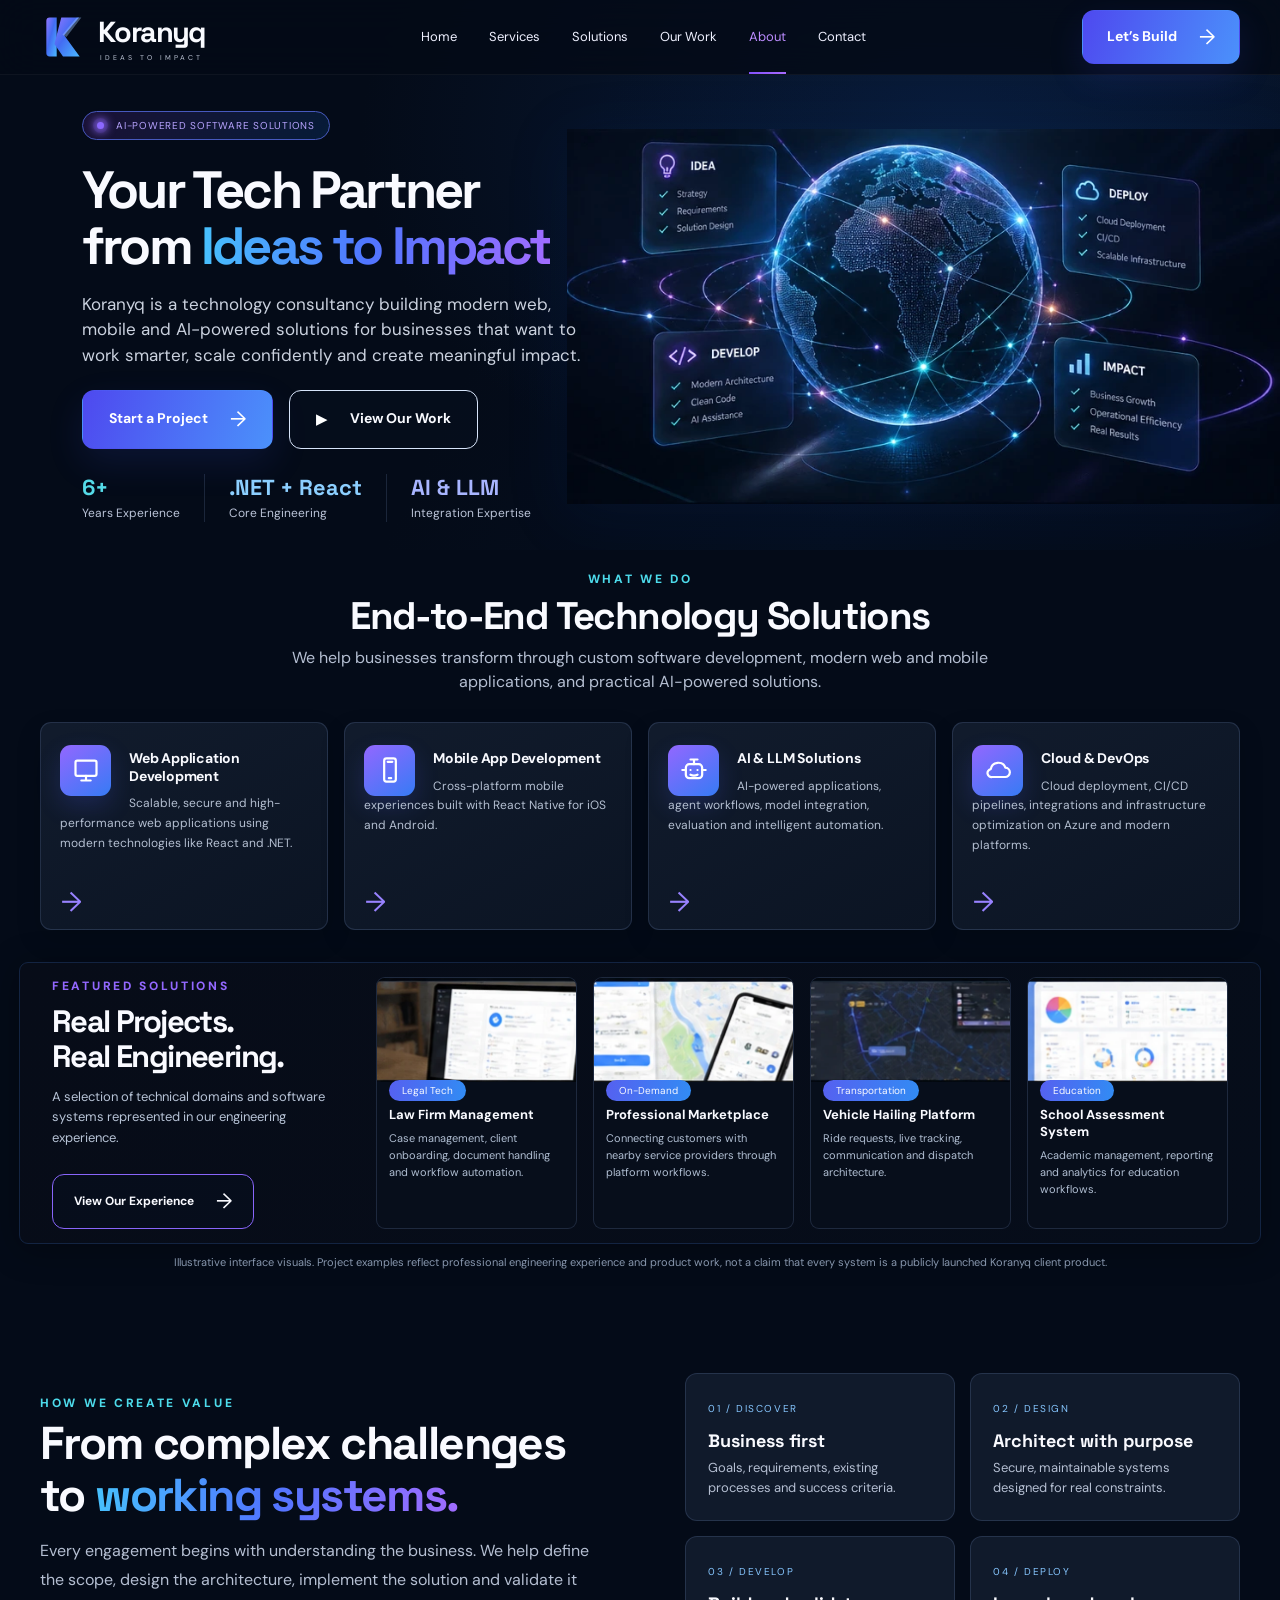
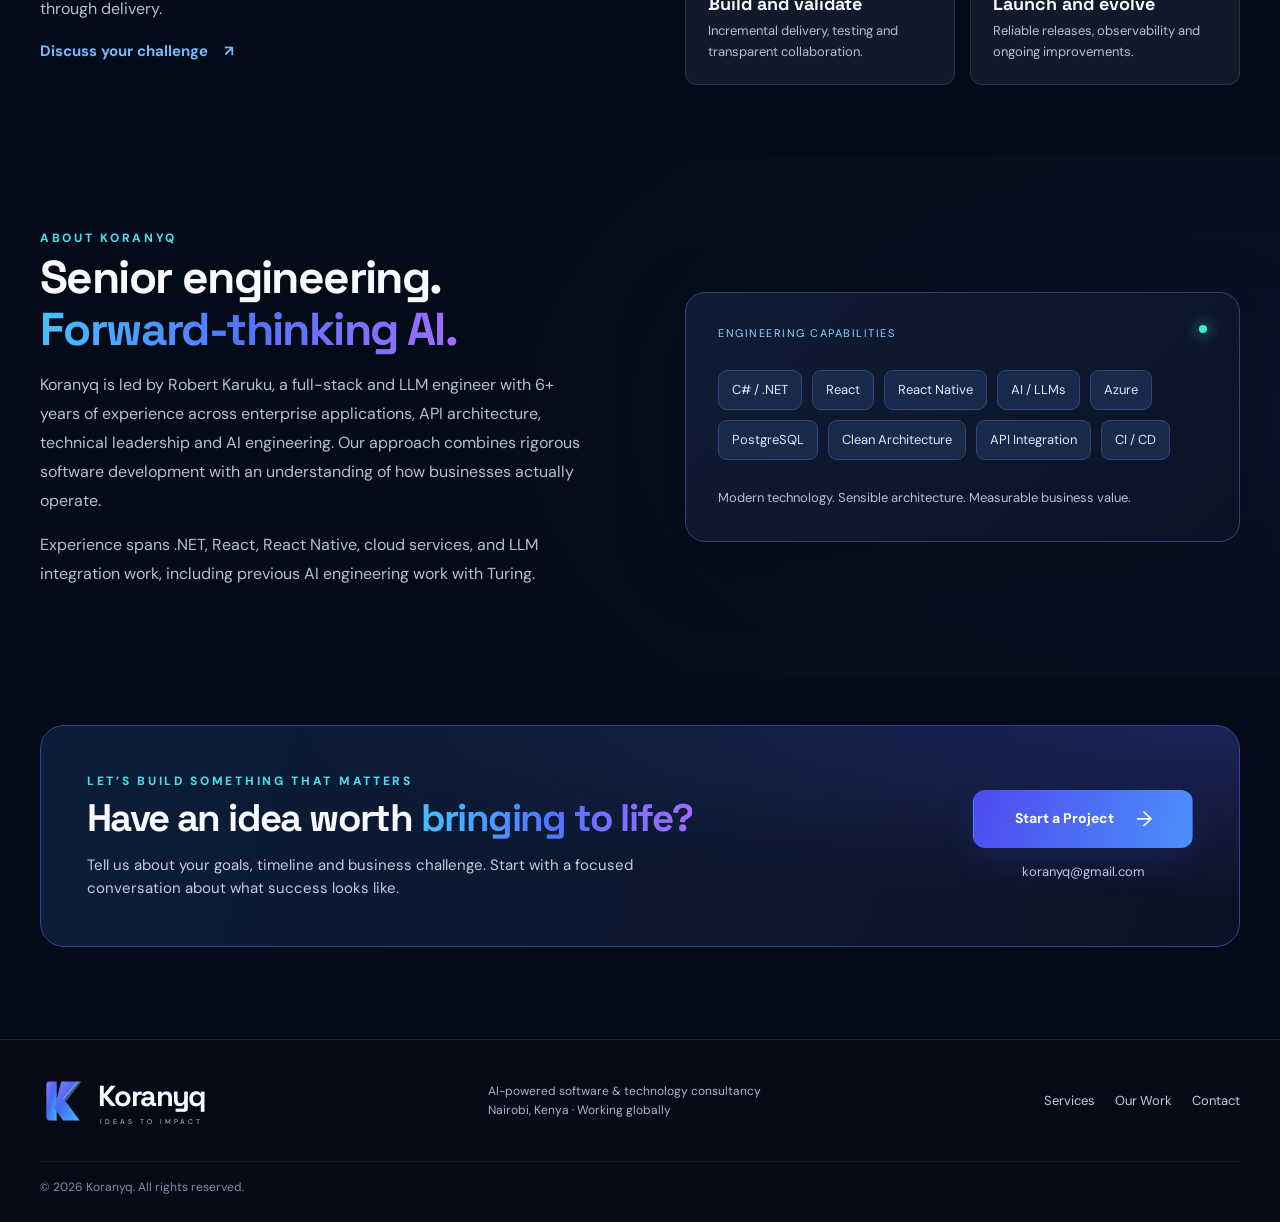
==== commit a73512e5: "v2 update" ====
--- a/index.html
+++ b/index.html
@@ -10,7 +10,7 @@
   <link rel="preconnect" href="https://fonts.googleapis.com"><link rel="preconnect" href="https://fonts.gstatic.com" crossorigin>
   <link href="https://fonts.googleapis.com/css2?family=DM+Sans:wght@400;500;600;700;800&family=Space+Grotesk:wght@400;500;600;700&display=swap" rel="stylesheet">
   <link rel="stylesheet" href="styles.css"><script src="script.js" defer></script>
-  <script type="application/ld+json">{"@context":"https://schema.org","@type":"ProfessionalService","name":"Koranyq","description":"AI-powered software engineering and consultancy","email":"karukurobert@gmail.com","areaServed":"Worldwide","founder":{"@type":"Person","name":"Robert Karuku"},"address":{"@type":"PostalAddress","addressLocality":"Nairobi","addressCountry":"KE"}}</script>
+  <script type="application/ld+json">{"@context":"https://schema.org","@type":"ProfessionalService","name":"Koranyq","description":"AI-powered software engineering and consultancy","email":"koranyq@gmail.com","areaServed":"Worldwide","founder":{"@type":"Person","name":"Robert Karuku"},"address":{"@type":"PostalAddress","addressLocality":"Nairobi","addressCountry":"KE"}}</script>
 </head>
 <body id="top">
 <a class="skip-link" href="#main">Skip to content</a>
@@ -55,7 +55,7 @@
 </div></div><div class="container"><p class="disclosure">Illustrative interface visuals. Project examples reflect professional engineering experience and product work, not a claim that every system is a publicly launched Koranyq client product.</p></div></section>
 <section class="section capability" id="work"><div class="container split"><div><p class="section-kicker">HOW WE CREATE VALUE</p><h2>From complex challenges to <span class="gradient-text">working systems.</span></h2><p class="muted">Every engagement begins with understanding the business. We help define the scope, design the architecture, implement the solution and validate it through delivery.</p><a class="text-link" href="#contact">Discuss your challenge <span aria-hidden="true">↗</span></a></div><div class="process-grid"><div><span>01 / DISCOVER</span><h3>Business first</h3><p>Goals, requirements, existing processes and success criteria.</p></div><div><span>02 / DESIGN</span><h3>Architect with purpose</h3><p>Secure, maintainable systems designed for real constraints.</p></div><div><span>03 / DEVELOP</span><h3>Build and validate</h3><p>Incremental delivery, testing and transparent collaboration.</p></div><div><span>04 / DEPLOY</span><h3>Launch and evolve</h3><p>Reliable releases, observability and ongoing improvements.</p></div></div></div></section>
 <section class="section about" id="about"><div class="container split"><div><p class="section-kicker">ABOUT KORANYQ</p><h2>Senior engineering.<br><span class="gradient-text">Forward-thinking AI.</span></h2><p class="muted">Koranyq is led by Robert Karuku, a full-stack and LLM engineer with 6+ years of experience across enterprise applications, API architecture, technical leadership and AI engineering. Our approach combines rigorous software development with an understanding of how businesses actually operate.</p><p class="muted">Experience spans .NET, React, React Native, cloud services, and LLM integration work, including previous AI engineering work with Turing.</p></div><div class="technology-panel"><div class="panel-top"><span>ENGINEERING CAPABILITIES</span><span class="panel-light"></span></div><div class="tech-cloud"><span>C# / .NET</span><span>React</span><span>React Native</span><span>AI / LLMs</span><span>Azure</span><span>PostgreSQL</span><span>Clean Architecture</span><span>API Integration</span><span>CI / CD</span></div><p>Modern technology. Sensible architecture. Measurable business value.</p></div></div></section>
-<section class="contact section" id="contact"><div class="container contact-box"><div><p class="section-kicker">LET’S BUILD SOMETHING THAT MATTERS</p><h2>Have an idea worth <span class="gradient-text">bringing to life?</span></h2><p>Tell us about your goals, timeline and business challenge. Start with a focused conversation about what success looks like.</p></div><div class="contact-action"><a class="btn btn-primary" href="mailto:karukurobert@gmail.com?subject=Koranyq%20%E2%80%94%20New%20Project%20Inquiry&body=Hello%20Koranyq%2C%0A%0ACompany%3A%0AProject%20overview%3A%0ABusiness%20challenge%3A%0ATimeline%3A%0ABudget%20range%3A%0A">Start a Project <span aria-hidden="true">→</span></a><a class="email-link" href="mailto:karukurobert@gmail.com">karukurobert@gmail.com</a></div></div></section>
+<section class="contact section" id="contact"><div class="container contact-box"><div><p class="section-kicker">LET’S BUILD SOMETHING THAT MATTERS</p><h2>Have an idea worth <span class="gradient-text">bringing to life?</span></h2><p>Tell us about your goals, timeline and business challenge. Start with a focused conversation about what success looks like.</p></div><div class="contact-action"><a class="btn btn-primary" href="mailto:koranyq@gmail.com?subject=Koranyq%20%E2%80%94%20New%20Project%20Inquiry&body=Hello%20Koranyq%2C%0A%0ACompany%3A%0AProject%20overview%3A%0ABusiness%20challenge%3A%0ATimeline%3A%0ABudget%20range%3A%0A">Start a Project <span aria-hidden="true">→</span></a><a class="email-link" href="mailto:koranyq@gmail.com">koranyq@gmail.com</a></div></div></section>
 </main>
 <footer class="footer"><div class="container footer-inner"><div class="brand"><img src="assets/logo.svg" alt="" width="37" height="37"><span class="brand-text"><strong>Koranyq</strong><small>IDEAS TO IMPACT</small></span></div><p>AI-powered software & technology consultancy<br>Nairobi, Kenya · Working globally</p><div class="footer-nav"><a href="#services">Services</a><a href="#work">Our Work</a><a href="#contact">Contact</a></div></div><div class="container footer-bottom">© <span id="year">2026</span> Koranyq. All rights reserved.</div></footer>
 <button class="back-to-top" id="backToTop" type="button" aria-label="Back to top" title="Back to top"><svg viewBox="0 0 24 24" aria-hidden="true"><path d="m5 14 7-7 7 7M12 7v13"/></svg></button>
